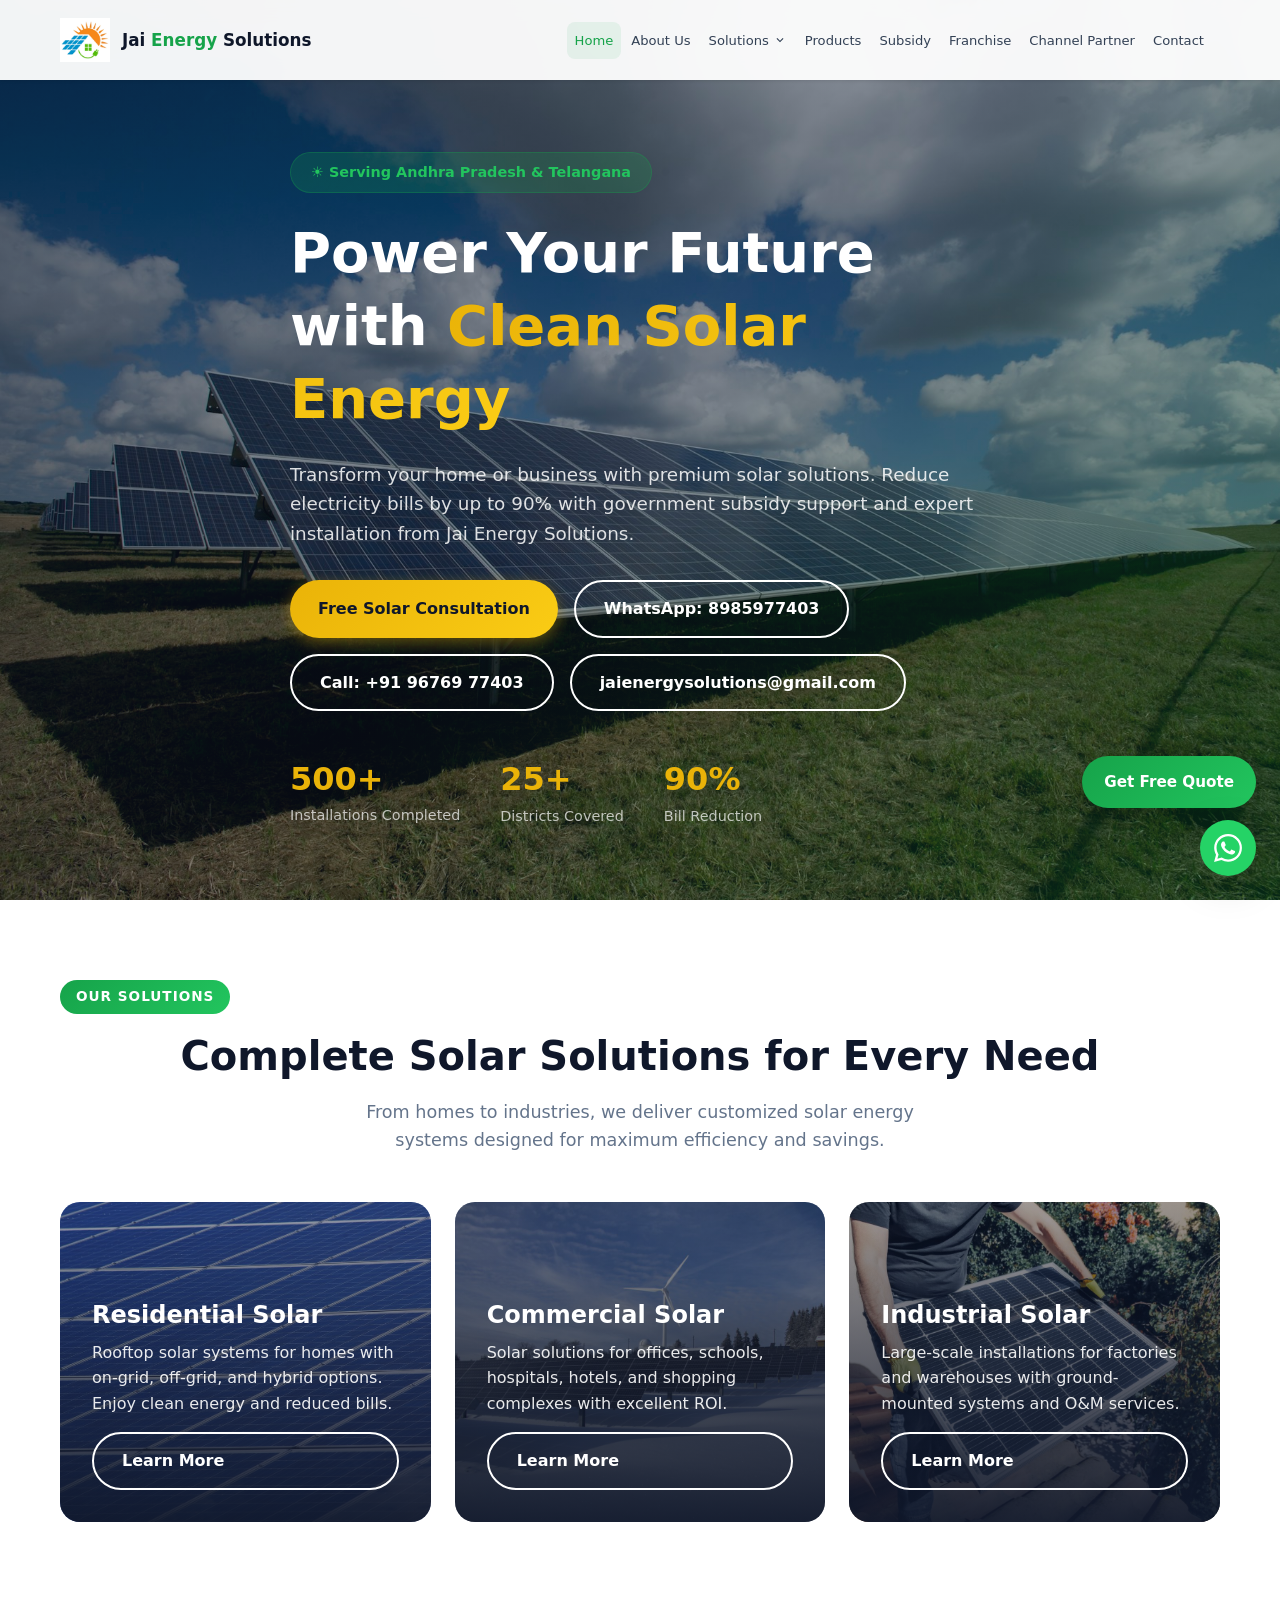
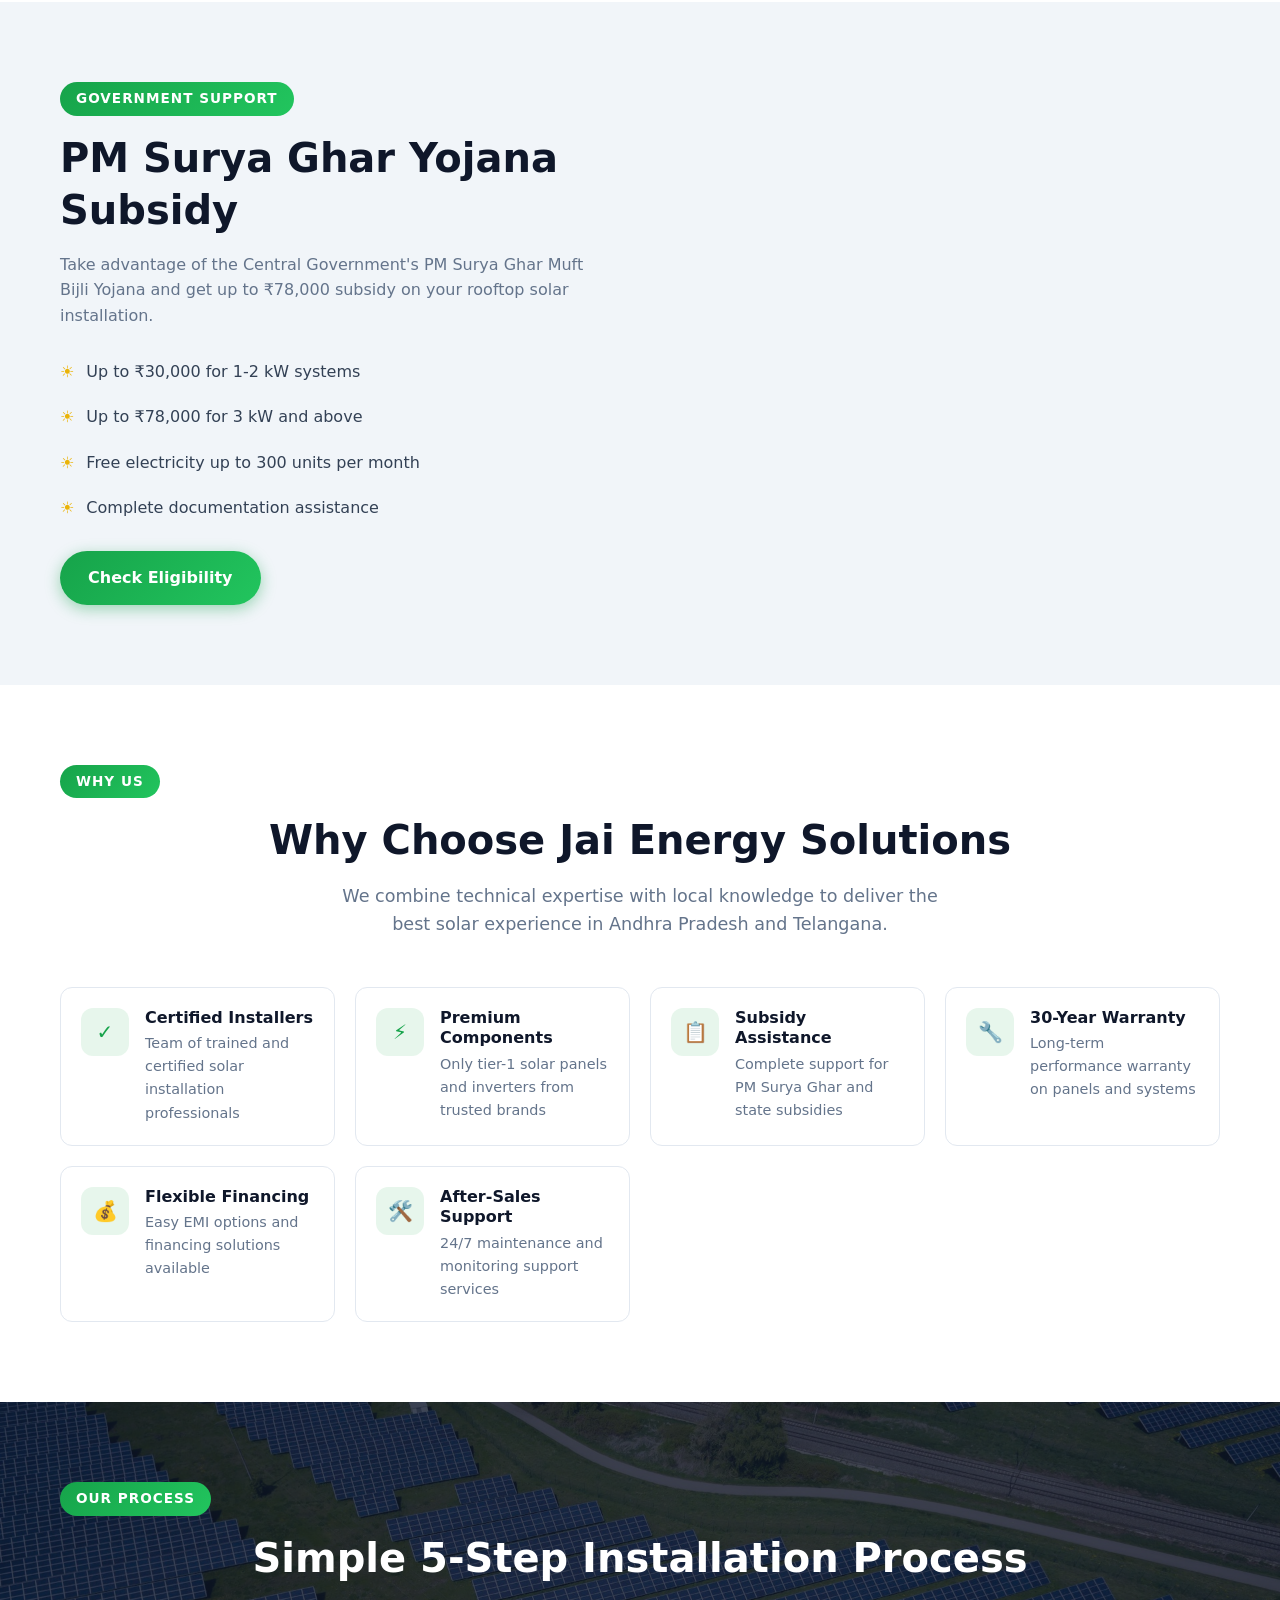
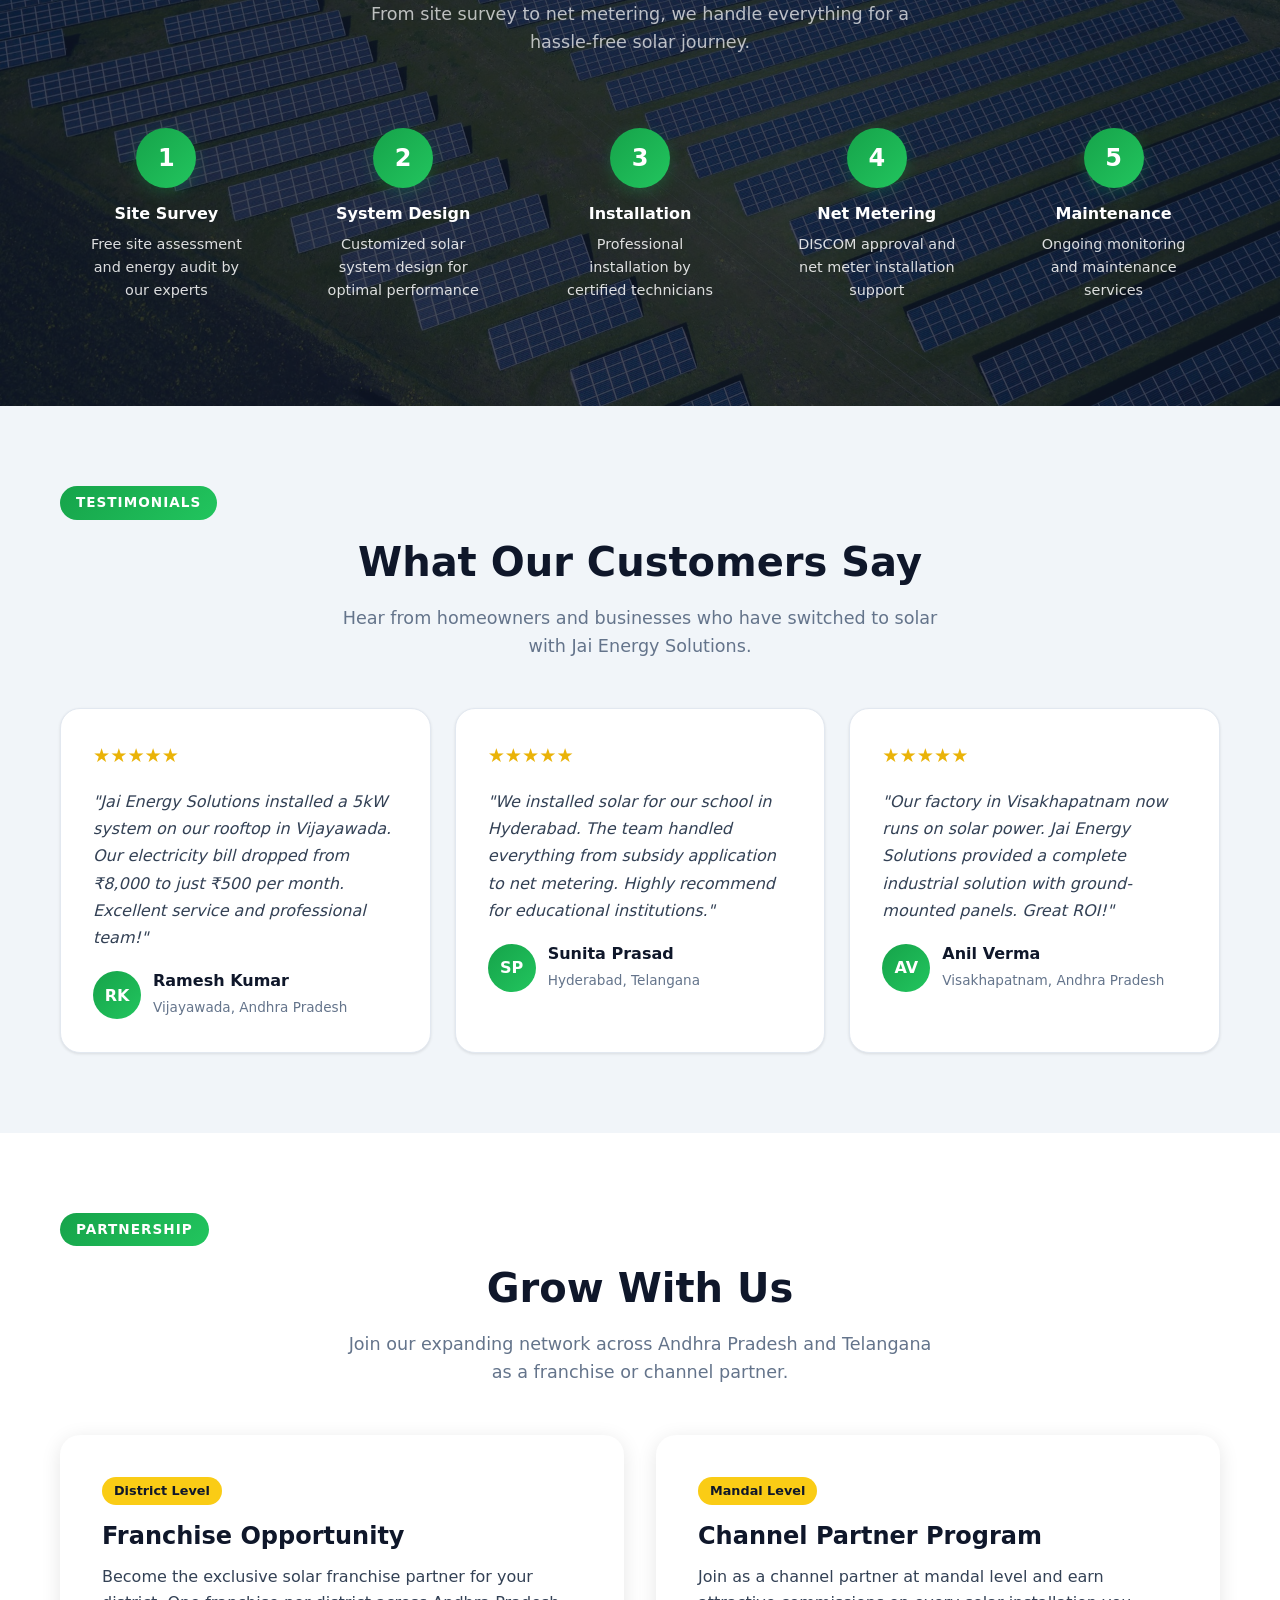
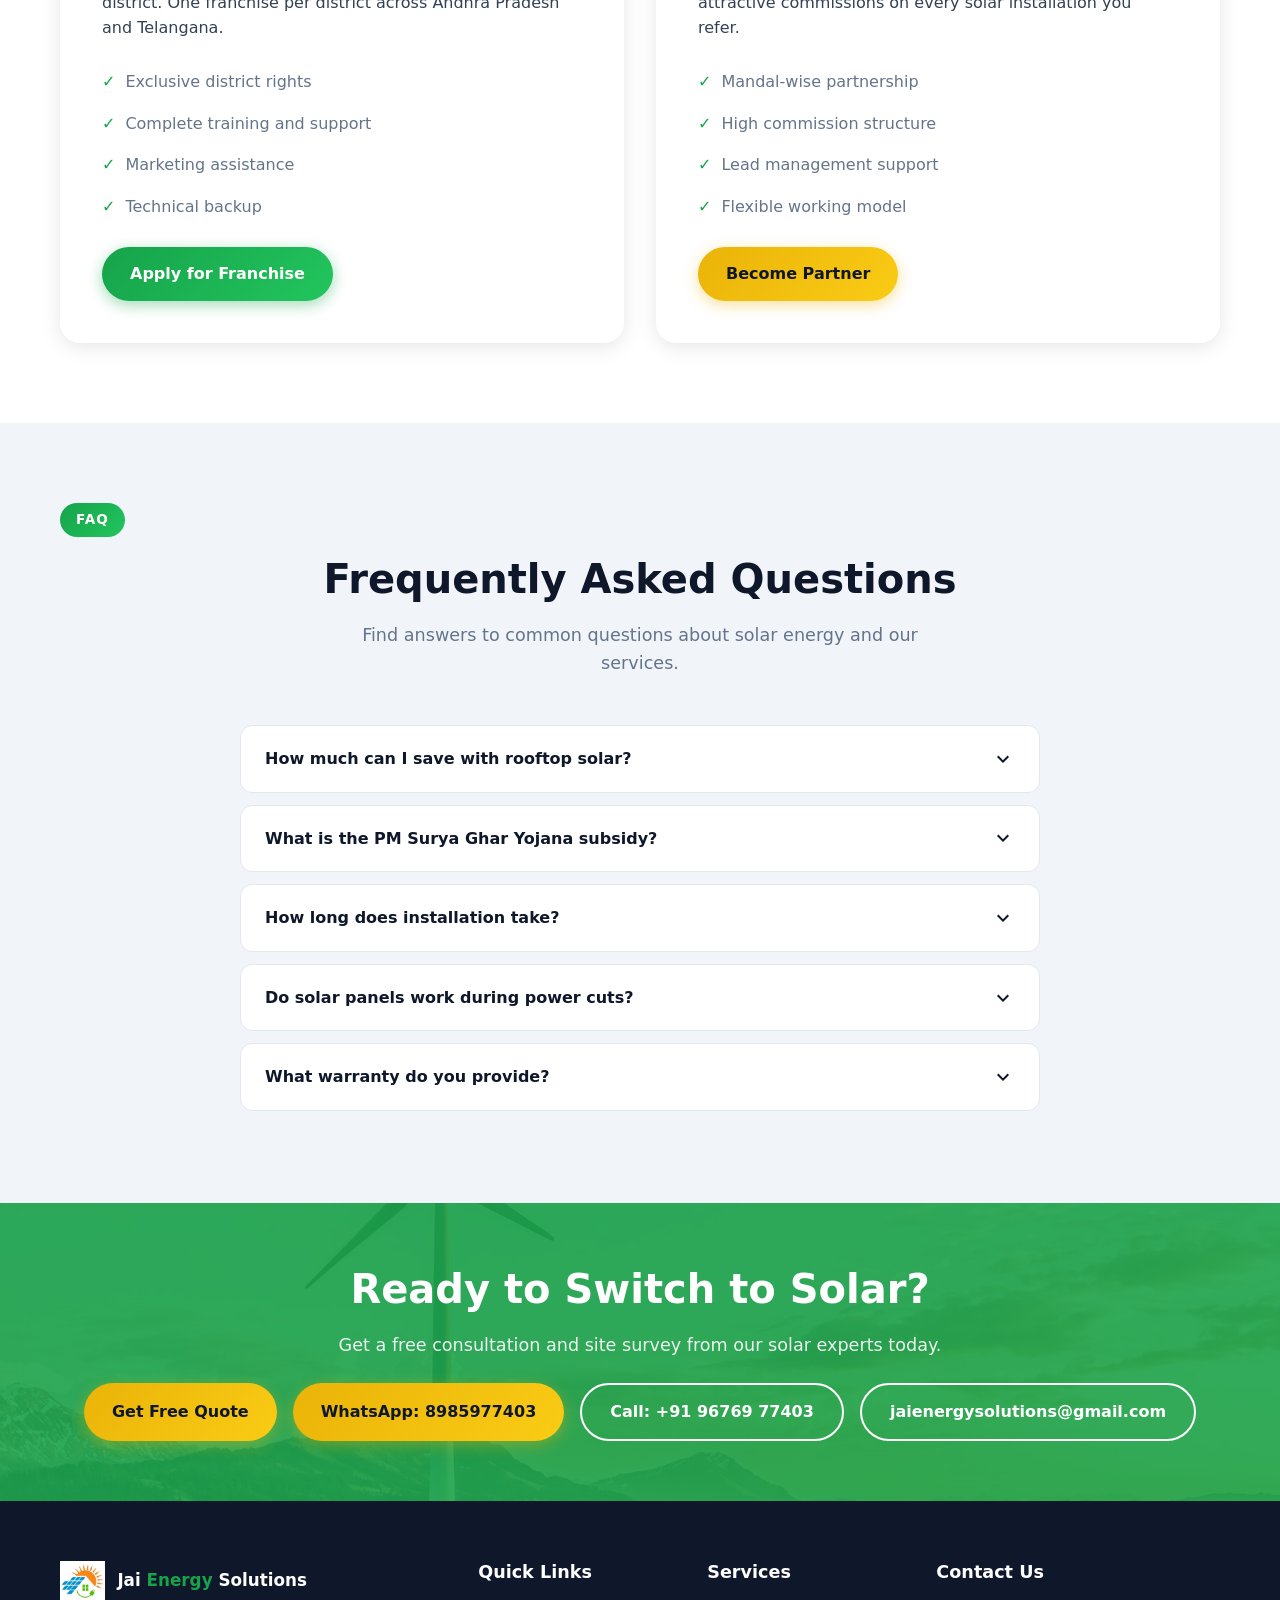
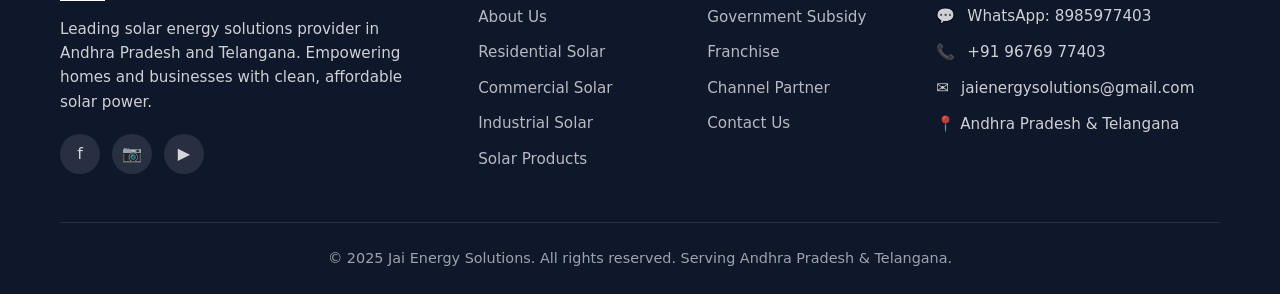
==== index.html @ c56bc118 "first commit" ====
<!DOCTYPE html>
<html lang="en">
<head>
  <meta charset="UTF-8">
  <meta name="viewport" content="width=device-width, initial-scale=1.0">
  <meta name="description" content="Jai Energy Solutions - Premium solar energy company serving Andhra Pradesh and Telangana. Residential, commercial, and industrial solar installations with government subsidy assistance.">
  <meta name="keywords" content="solar energy, solar panels, Andhra Pradesh, Telangana, rooftop solar, PM Surya Ghar, solar installation">
  <title>Jai Energy Solutions | Solar Energy Company in Andhra Pradesh & Telangana</title>
  <link rel="icon" type="image/jpeg" href="images/logo.jpg">
  <link rel="stylesheet" href="css/style.css">
</head>
<body>
  <!-- Header -->
  <header class="header">
    <div class="container header-inner">
      <a href="index.html" class="logo">
        <img src="images/logo.jpg" alt="Jai Energy Solutions Logo">
        <div class="logo-text">Jai <span>Energy</span> Solutions</div>
      </a>
      <div class="header-nav">
        <nav class="nav-menu">
        <a href="index.html" class="nav-link">Home</a>
        <a href="about.html" class="nav-link">About Us</a>
        <div class="nav-dropdown">
          <button type="button" class="nav-link nav-dropdown-toggle" aria-expanded="false" aria-haspopup="true">
            Solutions
            <svg class="nav-chevron" width="14" height="14" viewBox="0 0 24 24" fill="currentColor" aria-hidden="true"><path d="M7.41 8.59L12 13.17l4.59-4.58L18 10l-6 6-6-6 1.41-1.41z"/></svg>
          </button>
          <div class="nav-submenu">
            <a href="residential-solar.html" class="nav-sublink">Residential</a>
            <a href="commercial-solar.html" class="nav-sublink">Commercial</a>
            <a href="industrial-solar.html" class="nav-sublink">Industrial</a>
          </div>
        </div>
        <a href="solar-products.html" class="nav-link">Products</a>
        <a href="government-subsidy.html" class="nav-link">Subsidy</a>
        <a href="franchise.html" class="nav-link">Franchise</a>
        <a href="channel-partner.html" class="nav-link">Channel Partner</a>
        <a href="contact.html" class="nav-link">Contact</a>
        </nav>
        <div class="header-cta">
          <button class="mobile-toggle" aria-label="Toggle menu">
            <span></span><span></span><span></span>
          </button>
        </div>
      </div>
    </div>
  </header>

  <!-- Hero Section -->
  <section class="hero">
    <div class="hero-bg" aria-hidden="true">
      <img src="images/hero-solar.jpg" alt="">
    </div>
    <div class="container">
      <div class="hero-content">
        <div class="hero-badge">☀ Serving Andhra Pradesh & Telangana</div>
        <h1>Power Your Future with <span class="highlight">Clean Solar Energy</span></h1>
        <p class="hero-text">Transform your home or business with premium solar solutions. Reduce electricity bills by up to 90% with government subsidy support and expert installation from Jai Energy Solutions.</p>
        <div class="hero-buttons">
          <a href="#" class="btn btn-secondary" data-modal="enquiry">Free Solar Consultation</a>
          <a href="https://wa.me/918985977403" class="btn btn-outline" target="_blank" rel="noopener">WhatsApp: 8985977403</a>
          <a href="tel:+919676977403" class="btn btn-outline">Call: +91 96769 77403</a>
          <a href="mailto:jaienergysolutions@gmail.com" class="btn btn-outline">jaienergysolutions@gmail.com</a>
        </div>
        <div class="hero-stats">
          <div class="hero-stat">
            <h3>500+</h3>
            <p>Installations Completed</p>
          </div>
          <div class="hero-stat">
            <h3>25+</h3>
            <p>Districts Covered</p>
          </div>
          <div class="hero-stat">
            <h3>90%</h3>
            <p>Bill Reduction</p>
          </div>
        </div>
      </div>
    </div>
  </section>

  <!-- Solar Solutions -->
  <section class="section">
    <div class="container">
      <div class="section-badge">Our Solutions</div>
      <h2 class="section-title">Complete Solar Solutions for Every Need</h2>
      <p class="section-subtitle">From homes to industries, we deliver customized solar energy systems designed for maximum efficiency and savings.</p>
      <div class="cards-grid">
        <div class="solution-card residential fade-in">
          <h3>Residential Solar</h3>
          <p>Rooftop solar systems for homes with on-grid, off-grid, and hybrid options. Enjoy clean energy and reduced bills.</p>
          <a href="residential-solar.html" class="btn btn-outline">Learn More</a>
        </div>
        <div class="solution-card commercial fade-in">
          <h3>Commercial Solar</h3>
          <p>Solar solutions for offices, schools, hospitals, hotels, and shopping complexes with excellent ROI.</p>
          <a href="commercial-solar.html" class="btn btn-outline">Learn More</a>
        </div>
        <div class="solution-card industrial fade-in">
          <h3>Industrial Solar</h3>
          <p>Large-scale installations for factories and warehouses with ground-mounted systems and O&M services.</p>
          <a href="industrial-solar.html" class="btn btn-outline">Learn More</a>
        </div>
      </div>
    </div>
  </section>

  <!-- Government Subsidy -->
  <section class="section section-gray">
    <div class="container">
      <div class="content-grid">
        <div class="content-text fade-in">
          <div class="section-badge">Government Support</div>
          <h2>PM Surya Ghar Yojana Subsidy</h2>
          <p>Take advantage of the Central Government's PM Surya Ghar Muft Bijli Yojana and get up to ₹78,000 subsidy on your rooftop solar installation.</p>
          <ul class="content-list">
            <li>Up to ₹30,000 for 1-2 kW systems</li>
            <li>Up to ₹78,000 for 3 kW and above</li>
            <li>Free electricity up to 300 units per month</li>
            <li>Complete documentation assistance</li>
          </ul>
          <a href="government-subsidy.html" class="btn btn-primary">Check Eligibility</a>
        </div>
        <div class="content-image fade-in"><img src="images/subsidy-solar.jpg" alt="Government solar subsidy program"></div>
      </div>
    </div>
  </section>

  <!-- Why Choose Us -->
  <section class="section">
    <div class="container">
      <div class="section-badge">Why Us</div>
      <h2 class="section-title">Why Choose Jai Energy Solutions</h2>
      <p class="section-subtitle">We combine technical expertise with local knowledge to deliver the best solar experience in Andhra Pradesh and Telangana.</p>
      <div class="features-grid">
        <div class="feature-item fade-in">
          <div class="feature-icon">✓</div>
          <div>
            <h4>Certified Installers</h4>
            <p>Team of trained and certified solar installation professionals</p>
          </div>
        </div>
        <div class="feature-item fade-in">
          <div class="feature-icon">⚡</div>
          <div>
            <h4>Premium Components</h4>
            <p>Only tier-1 solar panels and inverters from trusted brands</p>
          </div>
        </div>
        <div class="feature-item fade-in">
          <div class="feature-icon">📋</div>
          <div>
            <h4>Subsidy Assistance</h4>
            <p>Complete support for PM Surya Ghar and state subsidies</p>
          </div>
        </div>
        <div class="feature-item fade-in">
          <div class="feature-icon">🔧</div>
          <div>
            <h4>30-Year Warranty</h4>
            <p>Long-term performance warranty on panels and systems</p>
          </div>
        </div>
        <div class="feature-item fade-in">
          <div class="feature-icon">💰</div>
          <div>
            <h4>Flexible Financing</h4>
            <p>Easy EMI options and financing solutions available</p>
          </div>
        </div>
        <div class="feature-item fade-in">
          <div class="feature-icon">🛠️</div>
          <div>
            <h4>After-Sales Support</h4>
            <p>24/7 maintenance and monitoring support services</p>
          </div>
        </div>
      </div>
    </div>
  </section>

  <!-- Process -->
  <section class="section section-dark">
    <div class="container">
      <div class="section-badge">Our Process</div>
      <h2 class="section-title">Simple 5-Step Installation Process</h2>
      <p class="section-subtitle" style="color: rgba(255,255,255,0.7);">From site survey to net metering, we handle everything for a hassle-free solar journey.</p>
      <div class="process-steps">
        <div class="process-step fade-in">
          <div class="process-number">1</div>
          <h4>Site Survey</h4>
          <p>Free site assessment and energy audit by our experts</p>
        </div>
        <div class="process-step fade-in">
          <div class="process-number">2</div>
          <h4>System Design</h4>
          <p>Customized solar system design for optimal performance</p>
        </div>
        <div class="process-step fade-in">
          <div class="process-number">3</div>
          <h4>Installation</h4>
          <p>Professional installation by certified technicians</p>
        </div>
        <div class="process-step fade-in">
          <div class="process-number">4</div>
          <h4>Net Metering</h4>
          <p>DISCOM approval and net meter installation support</p>
        </div>
        <div class="process-step fade-in">
          <div class="process-number">5</div>
          <h4>Maintenance</h4>
          <p>Ongoing monitoring and maintenance services</p>
        </div>
      </div>
    </div>
  </section>

  <!-- Testimonials -->
  <section class="section section-gray">
    <div class="container">
      <div class="section-badge">Testimonials</div>
      <h2 class="section-title">What Our Customers Say</h2>
      <p class="section-subtitle">Hear from homeowners and businesses who have switched to solar with Jai Energy Solutions.</p>
      <div class="testimonials-slider">
        <div class="testimonial-card fade-in">
          <div class="testimonial-stars">★★★★★</div>
          <p class="testimonial-text">"Jai Energy Solutions installed a 5kW system on our rooftop in Vijayawada. Our electricity bill dropped from ₹8,000 to just ₹500 per month. Excellent service and professional team!"</p>
          <div class="testimonial-author">
            <div class="author-avatar">RK</div>
            <div class="author-info">
              <h5>Ramesh Kumar</h5>
              <span>Vijayawada, Andhra Pradesh</span>
            </div>
          </div>
        </div>
        <div class="testimonial-card fade-in">
          <div class="testimonial-stars">★★★★★</div>
          <p class="testimonial-text">"We installed solar for our school in Hyderabad. The team handled everything from subsidy application to net metering. Highly recommend for educational institutions."</p>
          <div class="testimonial-author">
            <div class="author-avatar">SP</div>
            <div class="author-info">
              <h5>Sunita Prasad</h5>
              <span>Hyderabad, Telangana</span>
            </div>
          </div>
        </div>
        <div class="testimonial-card fade-in">
          <div class="testimonial-stars">★★★★★</div>
          <p class="testimonial-text">"Our factory in Visakhapatnam now runs on solar power. Jai Energy Solutions provided a complete industrial solution with ground-mounted panels. Great ROI!"</p>
          <div class="testimonial-author">
            <div class="author-avatar">AV</div>
            <div class="author-info">
              <h5>Anil Verma</h5>
              <span>Visakhapatnam, Andhra Pradesh</span>
            </div>
          </div>
        </div>
      </div>
    </div>
  </section>

  <!-- Franchise & Channel Partner -->
  <section class="section">
    <div class="container">
      <div class="section-badge">Partnership</div>
      <h2 class="section-title">Grow With Us</h2>
      <p class="section-subtitle">Join our expanding network across Andhra Pradesh and Telangana as a franchise or channel partner.</p>
      <div class="opportunity-grid">
        <div class="opportunity-card fade-in">
          <span class="badge">District Level</span>
          <h3>Franchise Opportunity</h3>
          <p>Become the exclusive solar franchise partner for your district. One franchise per district across Andhra Pradesh and Telangana.</p>
          <ul class="opportunity-list">
            <li>Exclusive district rights</li>
            <li>Complete training and support</li>
            <li>Marketing assistance</li>
            <li>Technical backup</li>
          </ul>
          <a href="franchise.html" class="btn btn-primary">Apply for Franchise</a>
        </div>
        <div class="opportunity-card fade-in">
          <span class="badge">Mandal Level</span>
          <h3>Channel Partner Program</h3>
          <p>Join as a channel partner at mandal level and earn attractive commissions on every solar installation you refer.</p>
          <ul class="opportunity-list">
            <li>Mandal-wise partnership</li>
            <li>High commission structure</li>
            <li>Lead management support</li>
            <li>Flexible working model</li>
          </ul>
          <a href="channel-partner.html" class="btn btn-secondary">Become Partner</a>
        </div>
      </div>
    </div>
  </section>

  <!-- FAQ -->
  <section class="section section-gray">
    <div class="container">
      <div class="section-badge">FAQ</div>
      <h2 class="section-title">Frequently Asked Questions</h2>
      <p class="section-subtitle">Find answers to common questions about solar energy and our services.</p>
      <div class="faq-list">
        <div class="faq-item">
          <div class="faq-question">
            How much can I save with rooftop solar?
            <svg class="faq-icon" viewBox="0 0 24 24" fill="currentColor"><path d="M7.41 8.59L12 13.17l4.59-4.58L18 10l-6 6-6-6 1.41-1.41z"/></svg>
          </div>
          <div class="faq-answer">With a properly sized solar system, you can reduce your electricity bill by up to 90%. A typical 3kW system can save ₹15,000-20,000 annually depending on your consumption and tariff rates.</div>
        </div>
        <div class="faq-item">
          <div class="faq-question">
            What is the PM Surya Ghar Yojana subsidy?
            <svg class="faq-icon" viewBox="0 0 24 24" fill="currentColor"><path d="M7.41 8.59L12 13.17l4.59-4.58L18 10l-6 6-6-6 1.41-1.41z"/></svg>
          </div>
          <div class="faq-answer">PM Surya Ghar Muft Bijli Yojana offers central government subsidy of up to ₹78,000 for rooftop solar installations. For 1-2 kW systems, subsidy is ₹30,000, and for 3 kW and above, it's ₹78,000.</div>
        </div>
        <div class="faq-item">
          <div class="faq-question">
            How long does installation take?
            <svg class="faq-icon" viewBox="0 0 24 24" fill="currentColor"><path d="M7.41 8.59L12 13.17l4.59-4.58L18 10l-6 6-6-6 1.41-1.41z"/></svg>
          </div>
          <div class="faq-answer">Typical residential installation takes 3-5 days after site survey. Commercial and industrial projects may take 2-4 weeks depending on system size. Net metering approval usually takes 15-30 days.</div>
        </div>
        <div class="faq-item">
          <div class="faq-question">
            Do solar panels work during power cuts?
            <svg class="faq-icon" viewBox="0 0 24 24" fill="currentColor"><path d="M7.41 8.59L12 13.17l4.59-4.58L18 10l-6 6-6-6 1.41-1.41z"/></svg>
          </div>
          <div class="faq-answer">On-grid systems shut down during power cuts for safety. However, hybrid systems with battery backup can provide power during outages. We offer both on-grid and hybrid solutions.</div>
        </div>
        <div class="faq-item">
          <div class="faq-question">
            What warranty do you provide?
            <svg class="faq-icon" viewBox="0 0 24 24" fill="currentColor"><path d="M7.41 8.59L12 13.17l4.59-4.58L18 10l-6 6-6-6 1.41-1.41z"/></svg>
          </div>
          <div class="faq-answer">We provide 30-year performance warranty on solar panels, 5-10 year warranty on inverters, and 5-year workmanship warranty on installation. Extended warranties are available on select products.</div>
        </div>
      </div>
    </div>
  </section>

  <!-- Contact CTA -->
  <section class="cta-section">
    <div class="container">
      <h2>Ready to Switch to Solar?</h2>
      <p>Get a free consultation and site survey from our solar experts today.</p>
      <div style="display: flex; gap: 16px; justify-content: center; flex-wrap: wrap;">
        <a href="#" class="btn btn-secondary" data-modal="enquiry">Get Free Quote</a>
        <a href="https://wa.me/918985977403" class="btn btn-secondary" target="_blank" rel="noopener">WhatsApp: 8985977403</a>
        <a href="tel:+919676977403" class="btn btn-outline">Call: +91 96769 77403</a>
        <a href="mailto:jaienergysolutions@gmail.com" class="btn btn-outline">jaienergysolutions@gmail.com</a>
      </div>
    </div>
  </section>

  <!-- Footer -->
  <footer class="footer">
    <div class="container">
      <div class="footer-grid">
        <div class="footer-brand">
          <a href="index.html" class="logo">
            <img src="images/logo.jpg" alt="Jai Energy Solutions" style="height: 40px;">
            <div class="logo-text">Jai <span>Energy</span> Solutions</div>
          </a>
          <p>Leading solar energy solutions provider in Andhra Pradesh and Telangana. Empowering homes and businesses with clean, affordable solar power.</p>
          <div class="footer-social">
            <a href="#" aria-label="Facebook">f</a>
            <a href="#" aria-label="Instagram">📷</a>
            <a href="#" aria-label="YouTube">▶</a>
          </div>
        </div>
        <div>
          <h4>Quick Links</h4>
          <ul class="footer-links">
            <li><a href="about.html">About Us</a></li>
            <li><a href="residential-solar.html">Residential Solar</a></li>
            <li><a href="commercial-solar.html">Commercial Solar</a></li>
            <li><a href="industrial-solar.html">Industrial Solar</a></li>
            <li><a href="solar-products.html">Solar Products</a></li>
          </ul>
        </div>
        <div>
          <h4>Services</h4>
          <ul class="footer-links">
            <li><a href="government-subsidy.html">Government Subsidy</a></li>
            <li><a href="franchise.html">Franchise</a></li>
            <li><a href="channel-partner.html">Channel Partner</a></li>
            <li><a href="contact.html">Contact Us</a></li>
          </ul>
        </div>
        <div>
          <h4>Contact Us</h4>
          <ul class="footer-contact">
            <li>💬 <a href="https://wa.me/918985977403" target="_blank" rel="noopener">WhatsApp: 8985977403</a></li>
            <li>📞 <a href="tel:+919676977403">+91 96769 77403</a></li>
            <li>✉️ <a href="mailto:jaienergysolutions@gmail.com">jaienergysolutions@gmail.com</a></li>
            <li>📍 Andhra Pradesh & Telangana</li>
          </ul>
        </div>
      </div>
      <div class="footer-bottom">
        <p>&copy; 2025 Jai Energy Solutions. All rights reserved. Serving Andhra Pradesh & Telangana.</p>
      </div>
    </div>
  </footer>

  <!-- Floating Buttons -->
  <div class="floating-buttons">
    <a href="#" class="quote-cta" data-modal="enquiry">Get Free Quote</a>
    <a href="https://wa.me/918985977403" class="floating-btn whatsapp-btn" target="_blank" rel="noopener" aria-label="WhatsApp"><svg width="28" height="28" viewBox="0 0 24 24" fill="currentColor"><path d="M17.472 14.382c-.297-.149-1.758-.867-2.03-.967-.273-.099-.471-.148-.67.15-.197.297-.767.966-.94 1.164-.173.199-.347.223-.644.075-.297-.15-1.255-.463-2.39-1.475-.883-.788-1.48-1.761-1.653-2.059-.173-.297-.018-.458.13-.606.134-.133.298-.347.446-.52.149-.174.198-.298.298-.497.099-.198.05-.371-.025-.52-.075-.149-.669-1.612-.916-2.207-.242-.579-.487-.5-.669-.51-.173-.008-.371-.01-.57-.01-.198 0-.52.074-.792.372-.272.297-1.04 1.016-1.04 2.479 0 1.462 1.065 2.875 1.213 3.074.149.198 2.096 3.2 5.077 4.487.709.306 1.262.489 1.694.626.712.227 1.36.195 1.871.118.571-.085 1.758-.719 2.006-1.413.248-.694.248-1.289.173-1.413-.074-.124-.272-.198-.57-.347m-5.421 7.403h-.004a9.87 9.87 0 01-5.031-1.378l-.361-.214-3.741.982.998-3.648-.235-.374a9.86 9.86 0 01-1.51-5.26c.001-5.45 4.436-9.884 9.888-9.884 2.64 0 5.122 1.03 7.078 2.878a9.825 9.825 0 012.893 7.078c-.003 5.45-4.435 9.884-9.885 9.884m8.413-18.297A11.815 11.815 0 0012.05 0C5.495 0 .16 5.335.157 11.892c0 2.096.547 4.142 1.588 5.945L.057 24l6.305-1.654a11.882 11.882 0 005.683 1.448h.005c6.554 0 11.89-5.335 11.893-11.893a11.821 11.821 0 00-3.48-8.413z"/></svg></a>
  </div>

  <!-- Enquiry Modal -->
  <div class="modal-overlay" id="enquiryModal">
    <div class="modal">
      <div class="modal-highlight">
        <h3>Free Solar Consultation</h3>
        <p>Get expert advice and a customized quote for your property</p>
      </div>
      <div class="modal-body">
        <form onsubmit="handleFormSubmit(event, 'enquiry')">
          <div class="form-row">
            <div class="form-group">
              <label for="enq-name">Full Name *</label>
              <input type="text" id="enq-name" name="name" class="form-control" required>
            </div>
            <div class="form-group">
              <label for="enq-mobile">Mobile Number *</label>
              <input type="tel" id="enq-mobile" name="mobile" class="form-control" pattern="[0-9]{10}" required>
            </div>
          </div>
          <div class="form-group">
            <label for="enq-email">Email</label>
            <input type="email" id="enq-email" name="email" class="form-control">
          </div>
          <div class="form-row">
            <div class="form-group">
              <label for="enq-state">State *</label>
              <select id="enq-state" name="state" class="form-control" data-state-select required>
                <option value="">Select State</option>
                <option value="Andhra Pradesh">Andhra Pradesh</option>
                <option value="Telangana">Telangana</option>
              </select>
            </div>
            <div class="form-group">
              <label for="enq-district">District *</label>
              <select id="enq-district" name="district" class="form-control" data-district-select required>
                <option value="">Select District</option>
              </select>
            </div>
          </div>
          <div class="form-row">
            <div class="form-group">
              <label for="enq-property">Property Type *</label>
              <select id="enq-property" name="property_type" class="form-control" required>
                <option value="">Select Type</option>
                <option value="Home">Home</option>
                <option value="Apartment">Apartment</option>
                <option value="Commercial">Commercial</option>
                <option value="Industrial">Industrial</option>
              </select>
            </div>
            <div class="form-group">
              <label for="enq-bill">Monthly Electricity Bill</label>
              <input type="number" id="enq-bill" name="electricity_bill" class="form-control" placeholder="₹">
            </div>
          </div>
          <div class="form-group">
            <label for="enq-message">Message</label>
            <textarea id="enq-message" name="message" class="form-control" rows="3"></textarea>
          </div>
          <button type="submit" class="btn btn-primary" style="width: 100%;">Submit Enquiry</button>
        </form>
        <button class="modal-close" style="position: absolute; top: 16px; right: 16px; background: rgba(255,255,255,0.2); color: white;">✕</button>
      </div>
    </div>
  </div>

  <script src="js/data.js"></script>
  <script src="js/main.js"></script>
</body>
</html>
---- css/style.css ----
/* Jai Energy Solutions - Main Styles */
:root {
  --green-primary: #16a34a;
  --green-dark: #15803d;
  --green-light: #22c55e;
  --yellow-primary: #eab308;
  --yellow-dark: #ca8a04;
  --yellow-light: #facc15;
  --white: #ffffff;
  --dark: #0f172a;
  --dark-secondary: #1e293b;
  --gray-100: #f1f5f9;
  --gray-200: #e2e8f0;
  --gray-300: #cbd5e1;
  --gray-500: #64748b;
  --gray-700: #334155;
  --shadow-sm: 0 1px 3px rgba(0,0,0,0.1);
  --shadow-md: 0 4px 20px rgba(0,0,0,0.1);
  --shadow-lg: 0 10px 40px rgba(0,0,0,0.15);
  --transition: all 0.3s ease;
  --radius: 12px;
  --radius-lg: 20px;
  --header-height: 80px;
}

*, *::before, *::after { box-sizing: border-box; margin: 0; padding: 0; }

html { scroll-behavior: smooth; }

body {
  font-family: 'Segoe UI', system-ui, -apple-system, sans-serif;
  color: var(--gray-700);
  line-height: 1.6;
  background: var(--white);
  overflow-x: hidden;
}

img { max-width: 100%; height: auto; display: block; }

a { text-decoration: none; color: inherit; transition: var(--transition); }

ul { list-style: none; }

.container {
  max-width: 1200px;
  margin: 0 auto;
  padding: 0 20px;
}

/* Typography */
h1, h2, h3, h4, h5, h6 {
  color: var(--dark);
  line-height: 1.3;
  font-weight: 700;
}

h1 { font-size: clamp(2rem, 5vw, 3.5rem); }
h2 { font-size: clamp(1.75rem, 4vw, 2.5rem); }
h3 { font-size: clamp(1.25rem, 3vw, 1.5rem); }

.section-title {
  text-align: center;
  margin-bottom: 1rem;
}

.section-subtitle {
  text-align: center;
  color: var(--gray-500);
  max-width: 600px;
  margin: 0 auto 3rem;
  font-size: 1.1rem;
}

.section-badge {
  display: inline-block;
  background: linear-gradient(135deg, var(--green-primary), var(--green-light));
  color: var(--white);
  padding: 6px 16px;
  border-radius: 50px;
  font-size: 0.85rem;
  font-weight: 600;
  margin-bottom: 1rem;
  text-transform: uppercase;
  letter-spacing: 1px;
}

/* Buttons */
.btn {
  display: inline-flex;
  align-items: center;
  gap: 8px;
  padding: 14px 28px;
  border-radius: 50px;
  font-weight: 600;
  font-size: 1rem;
  border: none;
  cursor: pointer;
  transition: var(--transition);
  text-align: center;
}

.btn-primary {
  background: linear-gradient(135deg, var(--green-primary), var(--green-light));
  color: var(--white);
  box-shadow: 0 4px 15px rgba(22, 163, 74, 0.4);
}

.btn-primary:hover {
  transform: translateY(-2px);
  box-shadow: 0 6px 25px rgba(22, 163, 74, 0.5);
}

.btn-secondary {
  background: linear-gradient(135deg, var(--yellow-primary), var(--yellow-light));
  color: var(--dark);
  box-shadow: 0 4px 15px rgba(234, 179, 8, 0.4);
}

.btn-secondary:hover {
  transform: translateY(-2px);
  box-shadow: 0 6px 25px rgba(234, 179, 8, 0.5);
}

.btn-outline {
  background: transparent;
  border: 2px solid var(--white);
  color: var(--white);
}

.btn-outline:hover {
  background: var(--white);
  color: var(--green-primary);
}

.btn-dark {
  background: var(--dark);
  color: var(--white);
}

.btn-dark:hover {
  background: var(--dark-secondary);
  transform: translateY(-2px);
}

/* Header */
.header {
  position: fixed;
  top: 0;
  left: 0;
  right: 0;
  z-index: 1000;
  background: rgba(255, 255, 255, 0.95);
  backdrop-filter: blur(10px);
  box-shadow: var(--shadow-sm);
  transition: var(--transition);
}

.header.scrolled {
  box-shadow: var(--shadow-md);
}

.header-inner {
  display: flex;
  align-items: center;
  justify-content: space-between;
  gap: 20px;
  height: var(--header-height);
}

.logo {
  display: flex;
  align-items: center;
  gap: 12px;
  flex-shrink: 0;
}

.logo img {
  height: 50px;
  width: auto;
  object-fit: contain;
  flex-shrink: 0;
}

.logo-text {
  font-size: 1.25rem;
  font-weight: 700;
  color: var(--dark);
  white-space: nowrap;
}

.logo-text span {
  color: var(--green-primary);
}

.header-nav {
  display: flex;
  align-items: center;
  gap: 8px;
  flex-shrink: 0;
  margin-left: auto;
}

.nav-menu {
  display: flex;
  align-items: center;
  justify-content: flex-end;
  gap: 4px;
  flex-wrap: nowrap;
}

.header-cta {
  display: flex;
  align-items: center;
  flex-shrink: 0;
}

.nav-link {
  padding: 8px 12px;
  font-weight: 500;
  color: var(--gray-700);
  border-radius: 8px;
  font-size: 0.9rem;
  white-space: nowrap;
  flex-shrink: 0;
}

.nav-link:hover, .nav-link.active {
  color: var(--green-primary);
  background: rgba(22, 163, 74, 0.08);
}

/* Nav dropdown — Residential / Commercial / Industrial */
.nav-dropdown {
  position: relative;
}

.nav-dropdown-toggle {
  display: inline-flex;
  align-items: center;
  gap: 4px;
  background: none;
  border: none;
  cursor: pointer;
  font-family: inherit;
}

.nav-chevron {
  transition: transform 0.25s ease;
  flex-shrink: 0;
}

.nav-dropdown:hover .nav-chevron,
.nav-dropdown.open .nav-chevron {
  transform: rotate(180deg);
}

.nav-submenu {
  position: absolute;
  top: calc(100% + 8px);
  right: 0;
  min-width: 200px;
  background: var(--white);
  border-radius: var(--radius);
  box-shadow: var(--shadow-lg);
  border: 1px solid var(--gray-200);
  padding: 8px;
  opacity: 0;
  visibility: hidden;
  transform: translateY(6px);
  transition: opacity 0.25s ease, transform 0.25s ease, visibility 0.25s ease;
  z-index: 1001;
}

.nav-dropdown:hover .nav-submenu,
.nav-dropdown.open .nav-submenu {
  opacity: 1;
  visibility: visible;
  transform: translateY(0);
}

.nav-sublink {
  display: block;
  padding: 10px 14px;
  font-weight: 500;
  color: var(--gray-700);
  border-radius: 8px;
  font-size: 0.9rem;
  white-space: nowrap;
  transition: var(--transition);
}

.nav-sublink:hover,
.nav-sublink.active {
  color: var(--green-primary);
  background: rgba(22, 163, 74, 0.08);
}

.mobile-toggle {
  display: none;
  background: none;
  border: none;
  cursor: pointer;
  padding: 8px;
}

.mobile-toggle span {
  display: block;
  width: 25px;
  height: 3px;
  background: var(--dark);
  margin: 5px 0;
  transition: var(--transition);
  border-radius: 2px;
}

/* Hero */
.hero {
  position: relative;
  min-height: 100vh;
  display: flex;
  align-items: center;
  overflow: hidden;
  padding-top: var(--header-height);
  background-color: var(--dark);
}

.hero-bg {
  position: absolute;
  inset: 0;
  z-index: 0;
}

.hero-bg img {
  width: 100%;
  height: 100%;
  object-fit: cover;
  object-position: center;
  display: block;
}

.hero::before {
  content: '';
  position: absolute;
  inset: 0;
  background: linear-gradient(
    135deg,
    rgba(15, 23, 42, 0.55) 0%,
    rgba(15, 23, 42, 0.45) 50%,
    rgba(13, 79, 43, 0.5) 100%
  );
  z-index: 1;
}

.hero > .container {
  position: relative;
  z-index: 2;
}

.hero-content {
  position: relative;
  z-index: 2;
  max-width: 700px;
}

.hero-badge {
  display: inline-flex;
  align-items: center;
  gap: 8px;
  background: rgba(22, 163, 74, 0.2);
  border: 1px solid rgba(22, 163, 74, 0.3);
  color: var(--green-light);
  padding: 8px 20px;
  border-radius: 50px;
  font-size: 0.9rem;
  font-weight: 600;
  margin-bottom: 1.5rem;
  animation: fadeInUp 0.8s ease;
}

.hero h1 {
  color: var(--white);
  margin-bottom: 1.5rem;
  animation: fadeInUp 0.8s ease 0.2s both;
}

.hero h1 .highlight {
  background: linear-gradient(135deg, var(--yellow-primary), var(--yellow-light));
  -webkit-background-clip: text;
  -webkit-text-fill-color: transparent;
  background-clip: text;
}

.hero-text {
  color: rgba(255, 255, 255, 0.85);
  font-size: 1.15rem;
  margin-bottom: 2rem;
  animation: fadeInUp 0.8s ease 0.4s both;
}

.hero-buttons {
  display: flex;
  flex-wrap: wrap;
  gap: 16px;
  animation: fadeInUp 0.8s ease 0.6s both;
}

.hero-stats {
  display: flex;
  gap: 40px;
  margin-top: 3rem;
  animation: fadeInUp 0.8s ease 0.8s both;
}

.hero-stat h3 {
  color: var(--yellow-primary);
  font-size: 2rem;
  margin-bottom: 4px;
}

.hero-stat p {
  color: rgba(255, 255, 255, 0.7);
  font-size: 0.9rem;
}

.hero-visual {
  display: none;
}

/* Sections */
.section {
  padding: 80px 0;
}

.section-dark {
  position: relative;
  background: url('../images/page-header-solar.jpg') center center / cover no-repeat;
  color: var(--white);
}

.section-dark::before {
  content: '';
  position: absolute;
  inset: 0;
  background: rgba(15, 23, 42, 0.78);
  z-index: 0;
}

.section-dark > .container {
  position: relative;
  z-index: 1;
}

.section-dark h2,
.section-dark h3,
.section-dark .section-title {
  color: var(--white);
}

.section-dark .content-text h2,
.section-dark .content-text h3 {
  color: var(--white);
}

.section-dark .content-text p {
  color: rgba(255, 255, 255, 0.92);
}

.section-dark .content-list li {
  color: rgba(255, 255, 255, 0.9);
}

.section-dark .process-step p,
.section-dark .section-subtitle {
  color: rgba(255, 255, 255, 0.85);
}

.section-dark .process-step h4 {
  color: var(--white);
}

.section-gray {
  background: var(--gray-100);
}

/* Cards Grid */
.cards-grid {
  display: grid;
  grid-template-columns: repeat(auto-fit, minmax(280px, 1fr));
  gap: 24px;
}

.card {
  background: var(--white);
  border-radius: var(--radius-lg);
  padding: 32px;
  box-shadow: var(--shadow-sm);
  transition: var(--transition);
  border: 1px solid var(--gray-200);
}

.card:hover {
  transform: translateY(-8px);
  box-shadow: var(--shadow-lg);
}

.card-icon {
  width: 64px;
  height: 64px;
  background: linear-gradient(135deg, var(--green-primary), var(--green-light));
  border-radius: 16px;
  display: flex;
  align-items: center;
  justify-content: center;
  margin-bottom: 20px;
  font-size: 28px;
}

.card h3 {
  margin-bottom: 12px;
}

.card p {
  color: var(--gray-500);
  margin-bottom: 16px;
}

.card-link {
  color: var(--green-primary);
  font-weight: 600;
  display: flex;
  align-items: center;
  gap: 6px;
}

.card-link:hover {
  gap: 10px;
}

/* Solution Cards */
.solution-card {
  position: relative;
  border-radius: var(--radius-lg);
  overflow: hidden;
  min-height: 320px;
  display: flex;
  flex-direction: column;
  justify-content: flex-end;
  padding: 32px;
  color: var(--white);
  transition: var(--transition);
}

.solution-card::before {
  content: '';
  position: absolute;
  inset: 0;
  background: linear-gradient(to top, rgba(15, 23, 42, 0.95) 0%, rgba(15, 23, 42, 0.4) 100%);
  z-index: 1;
}

.solution-card.residential { background: url('../images/residential-solar.jpg') center center / cover no-repeat; }
.solution-card.commercial { background: url('../images/commercial-solar.jpg') center center / cover no-repeat; }
.solution-card.industrial { background: url('../images/industrial-solar.jpg') center center / cover no-repeat; }

.solution-card:hover {
  transform: scale(1.02);
}

.solution-card * {
  position: relative;
  z-index: 2;
}

.solution-card h3 {
  color: var(--white);
  font-size: 1.5rem;
  margin-bottom: 8px;
}

.solution-card p {
  opacity: 0.9;
  margin-bottom: 16px;
}

/* Process Steps */
.process-steps {
  display: grid;
  grid-template-columns: repeat(auto-fit, minmax(200px, 1fr));
  gap: 24px;
  position: relative;
}

.process-step {
  text-align: center;
  padding: 24px;
  position: relative;
}

.process-number {
  width: 60px;
  height: 60px;
  background: linear-gradient(135deg, var(--green-primary), var(--green-light));
  color: var(--white);
  border-radius: 50%;
  display: flex;
  align-items: center;
  justify-content: center;
  font-size: 1.5rem;
  font-weight: 700;
  margin: 0 auto 16px;
  box-shadow: 0 4px 15px rgba(22, 163, 74, 0.3);
}

.process-step h4 {
  margin-bottom: 8px;
}

.process-step p {
  color: var(--gray-500);
  font-size: 0.9rem;
}

/* Why Choose Us */
.features-grid {
  display: grid;
  grid-template-columns: repeat(auto-fit, minmax(250px, 1fr));
  gap: 20px;
}

.feature-item {
  display: flex;
  gap: 16px;
  padding: 20px;
  background: var(--white);
  border-radius: var(--radius);
  border: 1px solid var(--gray-200);
  transition: var(--transition);
}

.feature-item:hover {
  border-color: var(--green-primary);
  box-shadow: var(--shadow-md);
}

.feature-icon {
  width: 48px;
  height: 48px;
  background: rgba(22, 163, 74, 0.1);
  border-radius: 12px;
  display: flex;
  align-items: center;
  justify-content: center;
  color: var(--green-primary);
  font-size: 1.25rem;
  flex-shrink: 0;
}

.feature-item h4 {
  margin-bottom: 4px;
  font-size: 1rem;
}

.feature-item p {
  color: var(--gray-500);
  font-size: 0.9rem;
}

/* Testimonials */
.testimonials-slider {
  display: grid;
  grid-template-columns: repeat(auto-fit, minmax(300px, 1fr));
  gap: 24px;
}

.testimonial-card {
  background: var(--white);
  border-radius: var(--radius-lg);
  padding: 32px;
  box-shadow: var(--shadow-sm);
  border: 1px solid var(--gray-200);
}

.testimonial-stars {
  color: var(--yellow-primary);
  font-size: 1.2rem;
  margin-bottom: 16px;
}

.testimonial-text {
  font-style: italic;
  color: var(--gray-700);
  margin-bottom: 20px;
  line-height: 1.7;
}

.testimonial-author {
  display: flex;
  align-items: center;
  gap: 12px;
}

.author-avatar {
  width: 48px;
  height: 48px;
  background: linear-gradient(135deg, var(--green-primary), var(--green-light));
  border-radius: 50%;
  display: flex;
  align-items: center;
  justify-content: center;
  color: var(--white);
  font-weight: 700;
}

.author-info h5 {
  font-size: 1rem;
  margin-bottom: 2px;
}

.author-info span {
  color: var(--gray-500);
  font-size: 0.85rem;
}

/* FAQ */
.faq-list {
  max-width: 800px;
  margin: 0 auto;
}

.faq-item {
  background: var(--white);
  border-radius: var(--radius);
  margin-bottom: 12px;
  border: 1px solid var(--gray-200);
  overflow: hidden;
}

.faq-question {
  padding: 20px 24px;
  cursor: pointer;
  display: flex;
  justify-content: space-between;
  align-items: center;
  font-weight: 600;
  color: var(--dark);
  transition: var(--transition);
}

.faq-question:hover {
  color: var(--green-primary);
}

.faq-icon {
  width: 24px;
  height: 24px;
  transition: var(--transition);
  flex-shrink: 0;
}

.faq-item.active .faq-icon {
  transform: rotate(180deg);
}

.faq-answer {
  padding: 0 24px;
  max-height: 0;
  overflow: hidden;
  transition: max-height 0.3s ease, padding 0.3s ease;
  color: var(--gray-500);
}

.faq-item.active .faq-answer {
  padding: 0 24px 20px;
  max-height: 500px;
}

/* CTA Section */
.cta-section {
  position: relative;
  background: url('../images/cta-solar.jpg') center center / cover no-repeat;
  padding: 60px 0;
  text-align: center;
}

.cta-section::before {
  content: '';
  position: absolute;
  inset: 0;
  background: rgba(22, 163, 74, 0.88);
  z-index: 0;
}

.cta-section > .container {
  position: relative;
  z-index: 1;
}

.cta-section h2 {
  color: var(--white);
  margin-bottom: 16px;
}

.cta-section p {
  color: rgba(255, 255, 255, 0.9);
  margin-bottom: 24px;
  font-size: 1.1rem;
}

/* Opportunity Cards */
.opportunity-grid {
  display: grid;
  grid-template-columns: repeat(auto-fit, minmax(400px, 1fr));
  gap: 32px;
}

.opportunity-card {
  background: var(--white);
  border-radius: var(--radius-lg);
  padding: 40px;
  box-shadow: var(--shadow-md);
  border: 2px solid transparent;
  transition: var(--transition);
}

.opportunity-card:hover {
  border-color: var(--green-primary);
}

.opportunity-card h3 {
  margin-bottom: 12px;
}

.opportunity-card .badge {
  display: inline-block;
  background: var(--yellow-light);
  color: var(--dark);
  padding: 4px 12px;
  border-radius: 50px;
  font-size: 0.8rem;
  font-weight: 600;
  margin-bottom: 16px;
}

.opportunity-list {
  margin: 20px 0;
}

.opportunity-list li {
  padding: 8px 0;
  display: flex;
  align-items: center;
  gap: 10px;
  color: var(--gray-500);
}

.opportunity-list li::before {
  content: '✓';
  color: var(--green-primary);
  font-weight: 700;
}

/* Forms */
.form-group {
  margin-bottom: 20px;
}

.form-group label {
  display: block;
  margin-bottom: 8px;
  font-weight: 600;
  color: var(--dark);
  font-size: 0.9rem;
}

.form-control {
  width: 100%;
  padding: 14px 16px;
  border: 2px solid var(--gray-200);
  border-radius: var(--radius);
  font-size: 1rem;
  transition: var(--transition);
  background: var(--white);
}

.form-control:focus {
  outline: none;
  border-color: var(--green-primary);
  box-shadow: 0 0 0 3px rgba(22, 163, 74, 0.1);
}

.form-row {
  display: grid;
  grid-template-columns: repeat(auto-fit, minmax(200px, 1fr));
  gap: 20px;
}

.form-card {
  background: var(--white);
  border-radius: var(--radius-lg);
  padding: 40px;
  box-shadow: var(--shadow-md);
  max-width: 800px;
  margin: 0 auto;
}

/* Page Header */
.page-header {
  background: url('../images/page-header-solar.jpg') center center / cover no-repeat;
  padding: 120px 0 60px;
  text-align: center;
  position: relative;
  overflow: hidden;
}

.page-header::before {
  content: '';
  position: absolute;
  inset: 0;
  background: rgba(15, 23, 42, 0.75);
  z-index: 0;
}

.page-header > .container {
  position: relative;
  z-index: 1;
}

.page-header h1 {
  color: var(--white);
  margin-bottom: 12px;
  position: relative;
}

.page-header p {
  color: rgba(255, 255, 255, 0.8);
  font-size: 1.1rem;
  position: relative;
}

.breadcrumb {
  display: flex;
  justify-content: center;
  gap: 8px;
  margin-bottom: 16px;
  font-size: 0.9rem;
  position: relative;
}

.breadcrumb a {
  color: var(--green-light);
}

.breadcrumb span {
  color: rgba(255, 255, 255, 0.5);
}

/* Content Sections */
.content-section {
  padding: 60px 0;
}

.content-grid {
  display: grid;
  grid-template-columns: 1fr 1fr;
  gap: 48px;
  align-items: center;
}

.content-grid.reverse {
  direction: rtl;
}

.content-grid.reverse > * {
  direction: ltr;
}

.content-image {
  border-radius: var(--radius-lg);
  overflow: hidden;
  background: var(--gray-200);
  min-height: 300px;
  display: block;
}

.content-image img {
  width: 100%;
  height: 100%;
  min-height: 300px;
  object-fit: cover;
  display: block;
}

.content-text h2 {
  margin-bottom: 16px;
}

.content-text p {
  color: var(--gray-500);
  margin-bottom: 16px;
}

.content-list {
  margin: 20px 0;
}

.content-list li {
  padding: 10px 0;
  display: flex;
  align-items: flex-start;
  gap: 12px;
  color: var(--gray-700);
}

.content-list li::before {
  content: '☀';
  color: var(--yellow-primary);
  flex-shrink: 0;
}

/* Products Grid */
.products-grid {
  display: grid;
  grid-template-columns: repeat(auto-fit, minmax(280px, 1fr));
  gap: 24px;
}

.product-card {
  background: var(--white);
  border-radius: var(--radius-lg);
  overflow: hidden;
  box-shadow: var(--shadow-sm);
  border: 1px solid var(--gray-200);
  transition: var(--transition);
}

.product-card:hover {
  transform: translateY(-5px);
  box-shadow: var(--shadow-lg);
}

.product-image {
  height: 200px;
  background: var(--gray-200) center center / cover no-repeat;
  overflow: hidden;
}

.product-image img {
  width: 100%;
  height: 100%;
  object-fit: cover;
  display: block;
}

.product-image-icon {
  display: flex;
  align-items: center;
  justify-content: center;
  font-size: 4rem;
  background: linear-gradient(135deg, var(--green-primary), var(--green-dark));
}

.product-content {
  padding: 24px;
}

.product-content h3 {
  margin-bottom: 8px;
}

.product-content p {
  color: var(--gray-500);
  font-size: 0.95rem;
}

.product-brands,
.product-items {
  list-style: none;
  margin: 16px 0 0;
  padding: 0;
  display: flex;
  flex-direction: column;
  gap: 10px;
}

.product-brands li {
  display: flex;
  align-items: center;
  gap: 12px;
  padding: 10px 12px;
  background: var(--gray-100);
  border-radius: var(--radius-md);
  border: 1px solid var(--gray-200);
}

.product-brands li img {
  width: 72px;
  height: 32px;
  object-fit: contain;
  flex-shrink: 0;
  background: var(--white);
  border-radius: 4px;
  padding: 4px 6px;
}

.product-brands li span {
  font-weight: 600;
  color: var(--dark);
  font-size: 0.95rem;
}

.product-items li {
  position: relative;
  padding: 10px 12px 10px 36px;
  background: var(--gray-100);
  border-radius: var(--radius-md);
  border: 1px solid var(--gray-200);
  color: var(--dark);
  font-weight: 500;
  font-size: 0.95rem;
}

.product-items li::before {
  content: '✓';
  position: absolute;
  left: 12px;
  color: var(--green-primary);
  font-weight: 700;
}

/* Subsidy Info */
.subsidy-cards {
  display: grid;
  grid-template-columns: repeat(auto-fit, minmax(300px, 1fr));
  gap: 24px;
}

.subsidy-card {
  background: var(--white);
  border-radius: var(--radius-lg);
  padding: 32px;
  border: 1px solid var(--gray-200);
  transition: var(--transition);
}

.subsidy-card:hover {
  border-color: var(--green-primary);
  box-shadow: var(--shadow-md);
}

.subsidy-card h3 {
  color: var(--green-primary);
  margin-bottom: 12px;
}

.subsidy-highlight {
  background: linear-gradient(135deg, var(--yellow-primary), var(--yellow-light));
  color: var(--dark);
  padding: 24px;
  border-radius: var(--radius);
  text-align: center;
  margin: 24px 0;
}

.subsidy-highlight h4 {
  font-size: 2rem;
  margin-bottom: 4px;
}

/* Team Grid */
.team-grid {
  display: grid;
  grid-template-columns: repeat(auto-fit, minmax(250px, 1fr));
  gap: 24px;
}

.team-card {
  text-align: center;
  padding: 32px;
  background: var(--white);
  border-radius: var(--radius-lg);
  box-shadow: var(--shadow-sm);
  border: 1px solid var(--gray-200);
}

.team-avatar {
  width: 100px;
  height: 100px;
  background: linear-gradient(135deg, var(--green-primary), var(--green-light));
  border-radius: 50%;
  margin: 0 auto 16px;
  display: flex;
  align-items: center;
  justify-content: center;
  color: var(--white);
  font-size: 2rem;
  font-weight: 700;
}

.team-card h4 {
  margin-bottom: 4px;
}

.team-card span {
  color: var(--green-primary);
  font-size: 0.9rem;
  font-weight: 600;
}

/* Founder / CEO Profile */
.founder-profile {
  display: grid;
  grid-template-columns: 220px 1fr;
  gap: 40px;
  align-items: start;
  max-width: 960px;
  margin: 0 auto;
}

.founder-frame-wrap {
  text-align: center;
  justify-self: start;
}

.founder-frame {
  position: relative;
  width: 220px;
  padding: 6px;
  background: var(--white);
  border-radius: 16px;
  box-shadow:
    0 0 0 1px rgba(22, 163, 74, 0.15),
    0 8px 24px rgba(15, 23, 42, 0.08),
    4px 4px 0 var(--green-primary);
}

.founder-frame::after {
  content: '';
  position: absolute;
  top: -8px;
  right: -8px;
  width: 48px;
  height: 48px;
  border-top: 3px solid var(--yellow-primary);
  border-right: 3px solid var(--yellow-primary);
  border-radius: 0 12px 0 0;
  pointer-events: none;
}

.founder-frame img {
  width: 100%;
  height: 260px;
  object-fit: cover;
  object-position: center top;
  display: block;
  border-radius: 12px;
  background: var(--gray-200);
}

.founder-caption {
  margin-top: 14px;
}

.founder-caption h3 {
  font-size: 1rem;
  margin-bottom: 6px;
  color: var(--dark);
  line-height: 1.3;
}

.founder-caption span {
  display: inline-block;
  background: var(--dark);
  color: var(--white);
  padding: 4px 14px;
  border-radius: 50px;
  font-size: 0.75rem;
  font-weight: 600;
  letter-spacing: 0.4px;
}

.founder-content p {
  color: var(--gray-700);
  margin-bottom: 16px;
  line-height: 1.8;
  font-size: 1rem;
}

.founder-content p:last-child {
  margin-bottom: 0;
}

/* Contact Info */
.contact-info-grid {
  display: grid;
  grid-template-columns: repeat(auto-fit, minmax(250px, 1fr));
  gap: 24px;
  margin-bottom: 48px;
}

.contact-info-card {
  text-align: center;
  padding: 32px;
  background: var(--white);
  border-radius: var(--radius-lg);
  box-shadow: var(--shadow-sm);
  border: 1px solid var(--gray-200);
}

.contact-info-card .icon {
  width: 64px;
  height: 64px;
  background: rgba(22, 163, 74, 0.1);
  border-radius: 50%;
  display: flex;
  align-items: center;
  justify-content: center;
  margin: 0 auto 16px;
  color: var(--green-primary);
  font-size: 1.5rem;
}

.contact-info-card h4 {
  margin-bottom: 8px;
}

.contact-info-card a {
  color: var(--green-primary);
  font-weight: 600;
}

/* Branch Addresses */
.address-blocks {
  display: flex;
  flex-direction: column;
  gap: 36px;
}

.address-state-block {
  background: var(--gray-100);
  border-radius: var(--radius-lg);
  padding: 28px;
  border: 1px solid var(--gray-200);
}

.address-state-header {
  display: flex;
  align-items: center;
  gap: 16px;
  margin-bottom: 20px;
}

.address-state-icon {
  width: 52px;
  height: 52px;
  border-radius: 14px;
  display: flex;
  align-items: center;
  justify-content: center;
  font-weight: 800;
  font-size: 0.95rem;
  color: var(--white);
  flex-shrink: 0;
  box-shadow: var(--shadow-md);
}

.address-state-tg .address-state-icon {
  background: linear-gradient(135deg, #e11d48, #fb7185);
}

.address-state-ap .address-state-icon {
  background: linear-gradient(135deg, #ea580c, #fbbf24);
}

.address-state-header-no-icon {
  margin-bottom: 20px;
}

.address-state-header h3 {
  font-size: 1.2rem;
  margin-bottom: 2px;
  color: var(--dark);
}

.address-state-header p {
  font-size: 0.9rem;
  color: var(--gray-500);
  margin: 0;
}

.address-grid {
  display: grid;
  grid-template-columns: repeat(auto-fit, minmax(260px, 1fr));
  gap: 20px;
}

.address-card-trendy {
  position: relative;
  background: var(--white);
  border-radius: 16px;
  padding: 24px;
  border: 1px solid transparent;
  background-clip: padding-box;
  box-shadow: 0 4px 24px rgba(15, 23, 42, 0.06);
  transition: var(--transition);
  overflow: hidden;
}

.address-card-trendy::before {
  content: '';
  position: absolute;
  inset: 0;
  border-radius: 16px;
  padding: 2px;
  background: linear-gradient(135deg, var(--green-primary), var(--yellow-primary));
  -webkit-mask: linear-gradient(#fff 0 0) content-box, linear-gradient(#fff 0 0);
  mask: linear-gradient(#fff 0 0) content-box, linear-gradient(#fff 0 0);
  -webkit-mask-composite: xor;
  mask-composite: exclude;
  pointer-events: none;
}

.address-state-tg .address-card-trendy::before {
  background: linear-gradient(135deg, #e11d48, #fda4af);
}

.address-state-ap .address-card-trendy::before {
  background: linear-gradient(135deg, #ea580c, #fde047);
}

.address-card-branch::before {
  background: linear-gradient(135deg, var(--dark-secondary), var(--green-primary));
}

.address-card-trendy:hover {
  transform: translateY(-6px);
  box-shadow: 0 16px 40px rgba(22, 163, 74, 0.12);
}

.address-badge {
  display: inline-block;
  background: linear-gradient(135deg, var(--green-primary), var(--green-light));
  color: var(--white);
  font-size: 0.7rem;
  font-weight: 700;
  padding: 5px 12px;
  border-radius: 50px;
  text-transform: uppercase;
  letter-spacing: 0.6px;
  margin-bottom: 14px;
}

.address-badge-branch {
  background: var(--dark);
}

.address-card-trendy h4 {
  font-size: 1.15rem;
  margin-bottom: 10px;
  color: var(--dark);
}

.address-card-trendy address {
  font-style: normal;
  color: var(--gray-700);
  line-height: 1.75;
  font-size: 0.92rem;
}

.section-gray .address-state-block {
  background: var(--white);
}

@media (max-width: 768px) {
  .address-state-block {
    padding: 20px 16px;
  }

  .address-grid {
    grid-template-columns: 1fr;
  }
}

/* Footer */
.footer {
  background: var(--dark);
  color: rgba(255, 255, 255, 0.8);
  padding: 60px 0 0;
}

.footer-grid {
  display: grid;
  grid-template-columns: 2fr 1fr 1fr 1.5fr;
  gap: 40px;
  margin-bottom: 40px;
}

.footer-brand .logo {
  margin-bottom: 16px;
}

.footer-brand .logo-text {
  color: var(--white);
}

.footer-brand p {
  margin-bottom: 20px;
  font-size: 0.95rem;
}

.footer-social {
  display: flex;
  gap: 12px;
}

.footer-social a {
  width: 40px;
  height: 40px;
  background: rgba(255, 255, 255, 0.1);
  border-radius: 50%;
  display: flex;
  align-items: center;
  justify-content: center;
  transition: var(--transition);
}

.footer-social a:hover {
  background: var(--green-primary);
}

.footer h4 {
  color: var(--white);
  margin-bottom: 20px;
  font-size: 1.1rem;
}

.footer-links li {
  margin-bottom: 10px;
}

.footer-links a {
  color: rgba(255, 255, 255, 0.7);
  font-size: 0.95rem;
}

.footer-links a:hover {
  color: var(--green-light);
}

.footer-contact li {
  display: flex;
  gap: 12px;
  margin-bottom: 12px;
  font-size: 0.95rem;
}

.footer-bottom {
  border-top: 1px solid rgba(255, 255, 255, 0.1);
  padding: 24px 0;
  text-align: center;
  font-size: 0.9rem;
  color: rgba(255, 255, 255, 0.6);
}

/* Floating Buttons */
.floating-buttons {
  position: fixed;
  bottom: 24px;
  right: 24px;
  z-index: 999;
  display: flex;
  flex-direction: column;
  align-items: flex-end;
  gap: 12px;
}

.quote-cta {
  display: inline-flex;
  align-items: center;
  justify-content: center;
  padding: 14px 22px;
  border-radius: 50px;
  font-weight: 600;
  font-size: 0.95rem;
  background: linear-gradient(135deg, var(--green-primary), var(--green-light));
  color: var(--white);
  box-shadow: var(--shadow-lg);
  cursor: pointer;
  transition: var(--transition);
  border: none;
  white-space: nowrap;
}

.quote-cta:hover {
  transform: translateY(-2px);
  box-shadow: 0 8px 30px rgba(22, 163, 74, 0.45);
}

.floating-btn {
  width: 56px;
  height: 56px;
  border-radius: 50%;
  display: flex;
  align-items: center;
  justify-content: center;
  box-shadow: var(--shadow-lg);
  cursor: pointer;
  transition: var(--transition);
  border: none;
  font-size: 1.5rem;
}

.floating-btn:hover {
  transform: scale(1.1);
}

.whatsapp-btn {
  background: #25d366;
  color: var(--white);
}

/* Modal */
.modal-overlay {
  position: fixed;
  inset: 0;
  background: rgba(15, 23, 42, 0.7);
  backdrop-filter: blur(4px);
  z-index: 2000;
  display: flex;
  align-items: center;
  justify-content: center;
  padding: 20px;
  opacity: 0;
  visibility: hidden;
  transition: var(--transition);
}

.modal-overlay.active {
  opacity: 1;
  visibility: visible;
}

.modal {
  background: var(--white);
  border-radius: var(--radius-lg);
  max-width: 550px;
  width: 100%;
  max-height: 90vh;
  overflow-y: auto;
  transform: scale(0.9);
  transition: var(--transition);
  position: relative;
}

.modal-overlay.active .modal {
  transform: scale(1);
}

.modal-header {
  padding: 24px 24px 0;
  display: flex;
  justify-content: space-between;
  align-items: flex-start;
}

.modal-header h3 {
  margin-bottom: 4px;
}

.modal-header p {
  color: var(--gray-500);
  font-size: 0.9rem;
}

.modal-close {
  background: var(--gray-100);
  border: none;
  width: 36px;
  height: 36px;
  border-radius: 50%;
  cursor: pointer;
  font-size: 1.2rem;
  display: flex;
  align-items: center;
  justify-content: center;
  transition: var(--transition);
  flex-shrink: 0;
}

.modal-close:hover {
  background: var(--gray-200);
}

.modal-body {
  padding: 24px;
}

.modal-highlight {
  background: linear-gradient(135deg, var(--green-primary), var(--green-light));
  color: var(--white);
  padding: 20px 24px;
  border-radius: var(--radius-lg) var(--radius-lg) 0 0;
}

.modal-highlight h3 {
  color: var(--white);
}

.modal-highlight p {
  opacity: 0.9;
  font-size: 0.9rem;
}

/* Animations */
@keyframes fadeInUp {
  from {
    opacity: 0;
    transform: translateY(30px);
  }
  to {
    opacity: 1;
    transform: translateY(0);
  }
}

@keyframes pulse {
  0%, 100% { transform: scale(1); opacity: 0.15; }
  50% { transform: scale(1.1); opacity: 0.2; }
}

.fade-in {
  opacity: 0;
  transform: translateY(20px);
  transition: opacity 0.6s ease, transform 0.6s ease;
}

.fade-in.visible {
  opacity: 1;
  transform: translateY(0);
}

/* ROI Calculator */
.calculator-card {
  position: relative;
  background: url('../images/hero-solar.jpg') center center / cover no-repeat;
  border-radius: var(--radius-lg);
  padding: 40px;
  color: var(--white);
  overflow: hidden;
}

.calculator-card::before {
  content: '';
  position: absolute;
  inset: 0;
  background: rgba(15, 23, 42, 0.88);
  z-index: 0;
}

.calculator-card > * {
  position: relative;
  z-index: 1;
}

.calculator-result {
  background: rgba(22, 163, 74, 0.2);
  border: 1px solid rgba(22, 163, 74, 0.3);
  border-radius: var(--radius);
  padding: 24px;
  text-align: center;
  margin-top: 24px;
}

.calculator-result h4 {
  color: var(--yellow-primary);
  font-size: 2rem;
}

/* Responsive */
@media (min-width: 769px) and (max-width: 1400px) {
  .header-inner {
    gap: 20px;
  }

  .logo img {
    height: 44px;
  }

  .logo-text {
    font-size: 1.05rem;
  }

  .nav-menu {
    gap: 2px;
  }

  .nav-link {
    padding: 8px 8px;
    font-size: 0.82rem;
  }
}

@media (max-width: 768px) {
  .founder-profile {
    grid-template-columns: 1fr;
    gap: 24px;
    max-width: 100%;
  }

  .founder-frame-wrap {
    justify-self: center;
    width: 160px;
  }

  .founder-frame {
    width: 160px;
    padding: 5px;
    box-shadow:
      0 0 0 1px rgba(22, 163, 74, 0.15),
      0 6px 18px rgba(15, 23, 42, 0.08),
      3px 3px 0 var(--green-primary);
  }

  .founder-frame::after {
    width: 36px;
    height: 36px;
    top: -6px;
    right: -6px;
  }

  .founder-frame img {
    height: 190px;
    border-radius: 10px;
  }

  .founder-caption h3 {
    font-size: 0.95rem;
  }

  .founder-caption span {
    font-size: 0.7rem;
    padding: 4px 12px;
  }

  .founder-content p {
    font-size: 0.95rem;
    text-align: left;
  }
}

@media (max-width: 1024px) {
  .footer-grid {
    grid-template-columns: 1fr 1fr;
  }
  
  .content-grid {
    grid-template-columns: 1fr;
    gap: 32px;
  }
  
  .opportunity-grid {
    grid-template-columns: 1fr;
  }
}

@media (max-width: 768px) {
  .header-inner {
    gap: 12px;
  }

  .header-nav {
    margin-left: auto;
  }

  .logo-text {
    font-size: 0.95rem;
  }

  .nav-menu {
    position: fixed;
    top: var(--header-height);
    left: auto;
    right: 0;
    width: min(300px, 88vw);
    background: var(--white);
    flex-direction: column;
    align-items: stretch;
    padding: 16px 20px;
    box-shadow: var(--shadow-lg);
    border-radius: 0 0 0 var(--radius-lg);
    transform: translateY(-120%);
    opacity: 0;
    visibility: hidden;
    transition: var(--transition);
    gap: 0;
    z-index: 999;
  }
  
  .nav-menu.active {
    transform: translateY(0);
    opacity: 1;
    visibility: visible;
  }
  
  .nav-link,
  .nav-dropdown-toggle {
    padding: 12px 8px;
    width: 100%;
    text-align: right;
    justify-content: flex-end;
  }

  .nav-dropdown {
    width: 100%;
  }

  .nav-submenu {
    position: static;
    min-width: 0;
    width: 100%;
    box-shadow: none;
    border: none;
    padding: 0 8px 8px 0;
    opacity: 0;
    visibility: hidden;
    max-height: 0;
    overflow: hidden;
    transform: none;
    transition: max-height 0.3s ease, opacity 0.25s ease;
  }

  .nav-dropdown:hover .nav-submenu {
    opacity: 0;
    visibility: hidden;
    max-height: 0;
  }

  .nav-dropdown.open .nav-submenu {
    opacity: 1;
    visibility: visible;
    max-height: 200px;
  }

  .nav-sublink {
    text-align: right;
    padding: 10px 8px;
  }
  
  .mobile-toggle {
    display: block;
  }
  
  .hero-stats {
    flex-wrap: wrap;
    gap: 24px;
  }
  
  .footer-grid {
    grid-template-columns: 1fr;
    gap: 32px;
  }
  
  .section {
    padding: 60px 0;
  }
  
  .form-card {
    padding: 24px;
  }

  .hero {
    min-height: 85vh;
    background-position: center center;
  }

  .page-header {
    padding: 100px 0 50px;
    background-position: center center;
  }

  .content-image,
  .content-image img {
    min-height: 220px;
  }

  .solution-card {
    min-height: 280px;
  }
}

@media (max-width: 480px) {
  .hero-buttons {
    flex-direction: column;
  }
  
  .hero-buttons .btn {
    width: 100%;
    justify-content: center;
  }

  .quote-cta {
    padding: 12px 18px;
    font-size: 0.85rem;
  }
  
  .floating-buttons {
    bottom: 16px;
    right: 16px;
  }
  
  .floating-btn {
    width: 48px;
    height: 48px;
  }
}
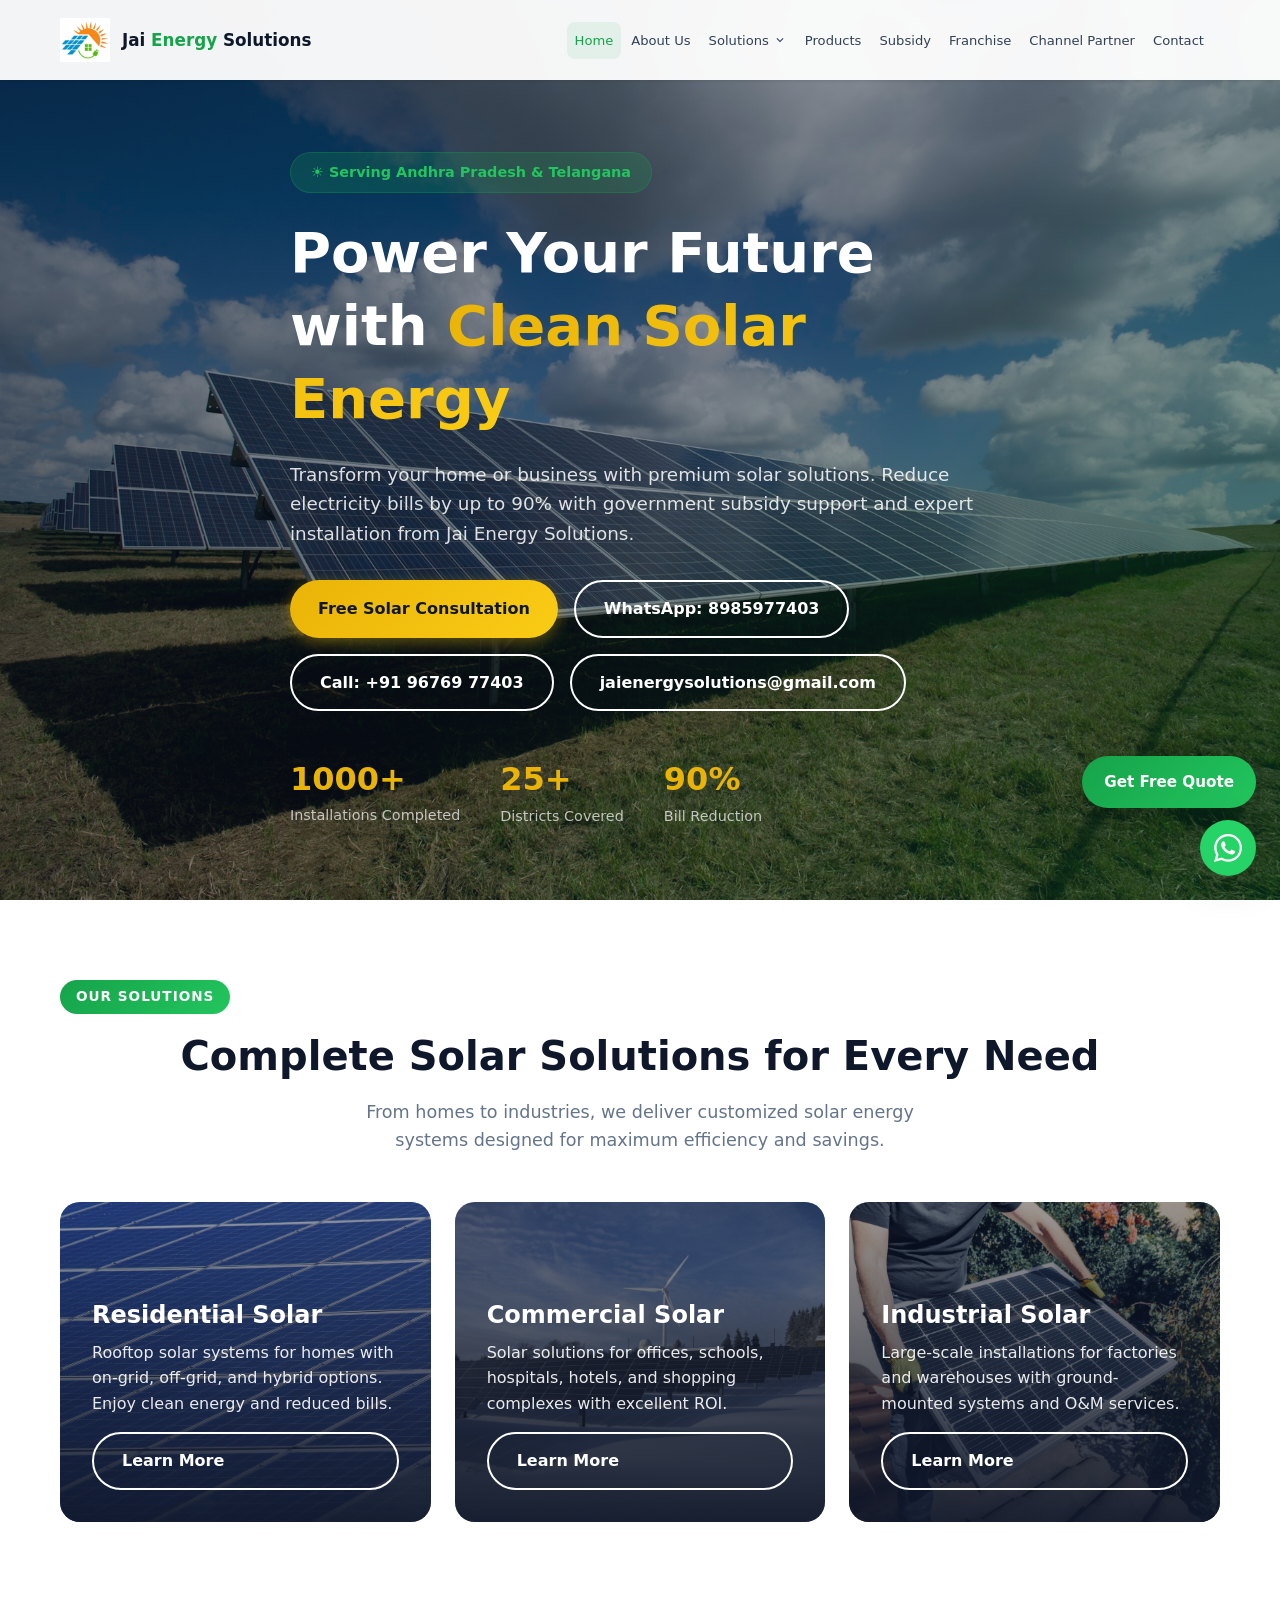
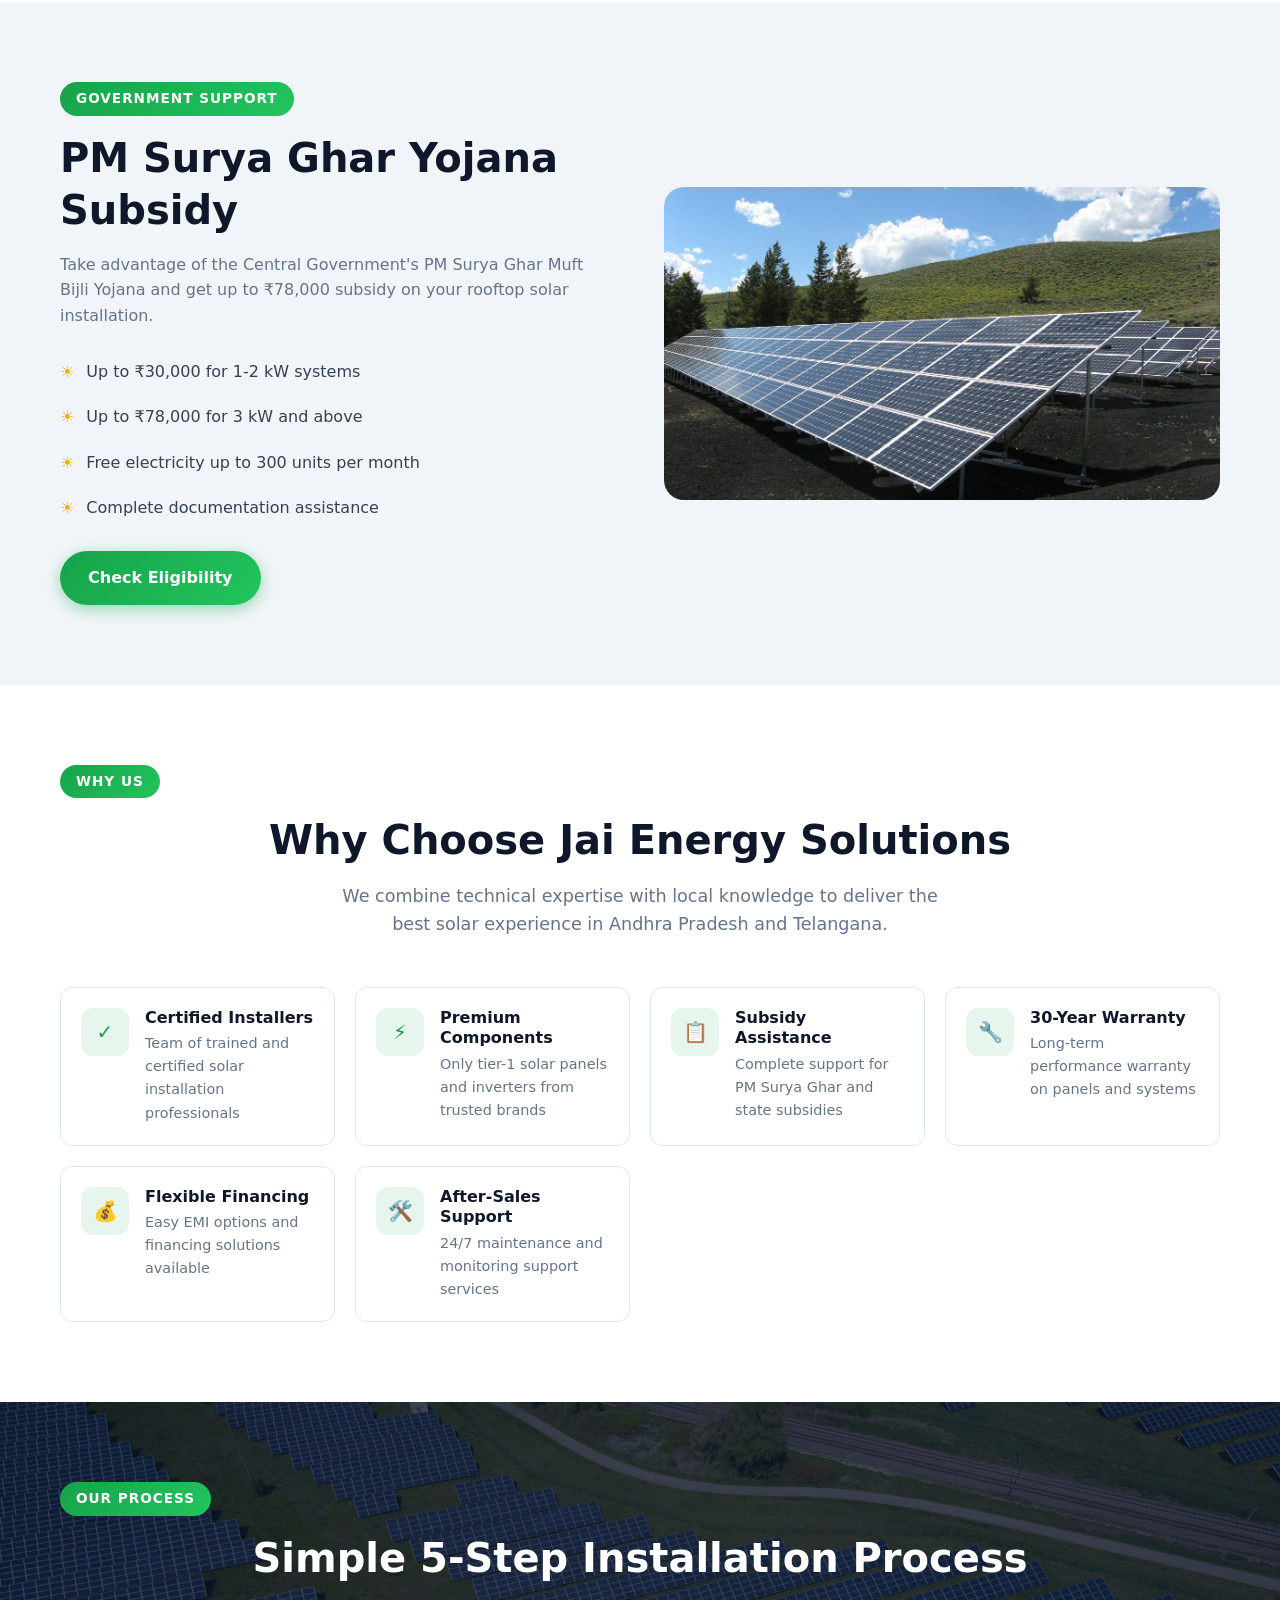
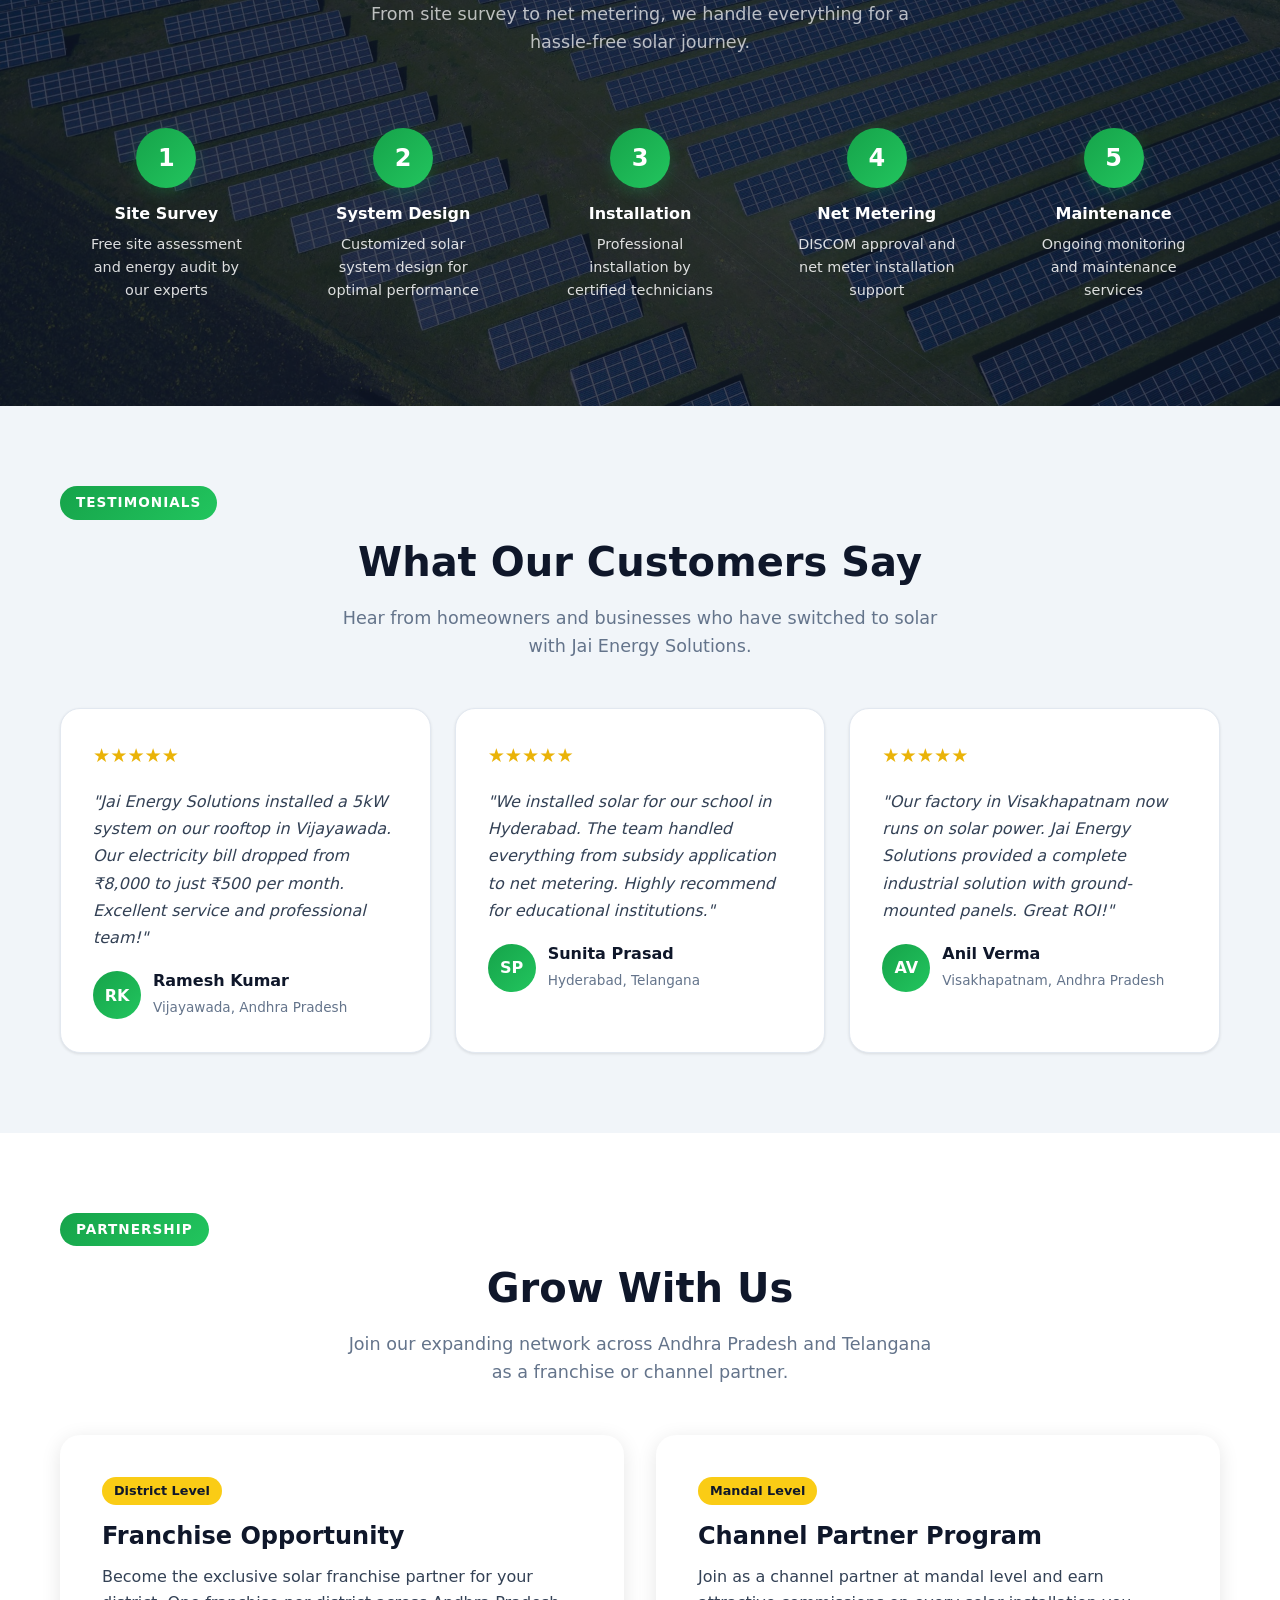
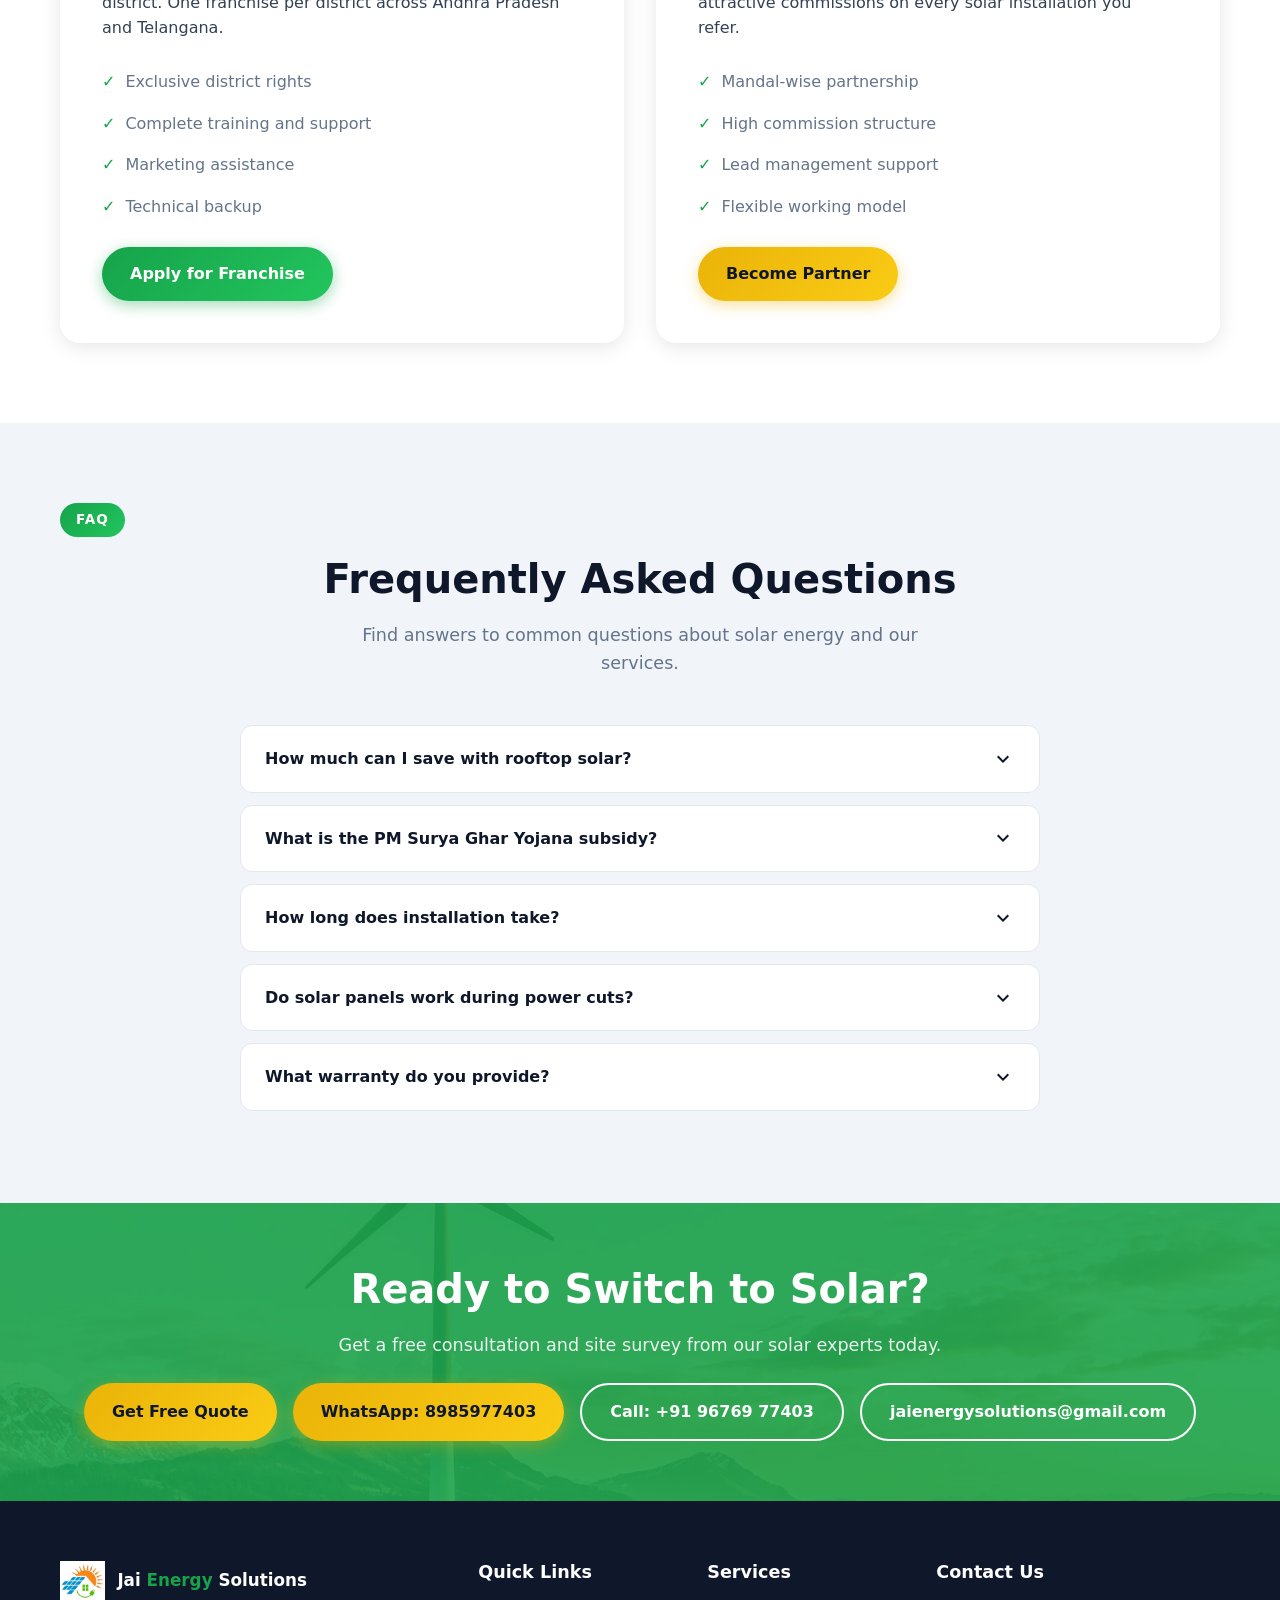
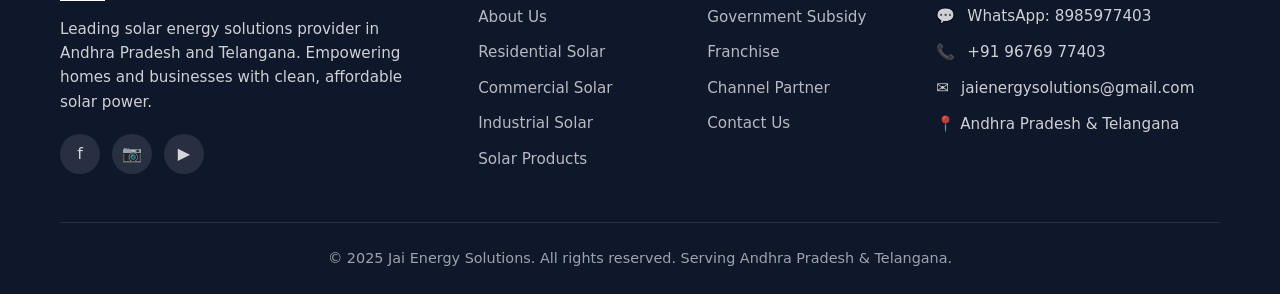
==== commit bfcdfb17: "resolved" ====
--- a/index.html
+++ b/index.html
@@ -65,7 +65,7 @@
         </div>
         <div class="hero-stats">
           <div class="hero-stat">
-            <h3>500+</h3>
+            <h3>1000+</h3>
             <p>Installations Completed</p>
           </div>
           <div class="hero-stat">
